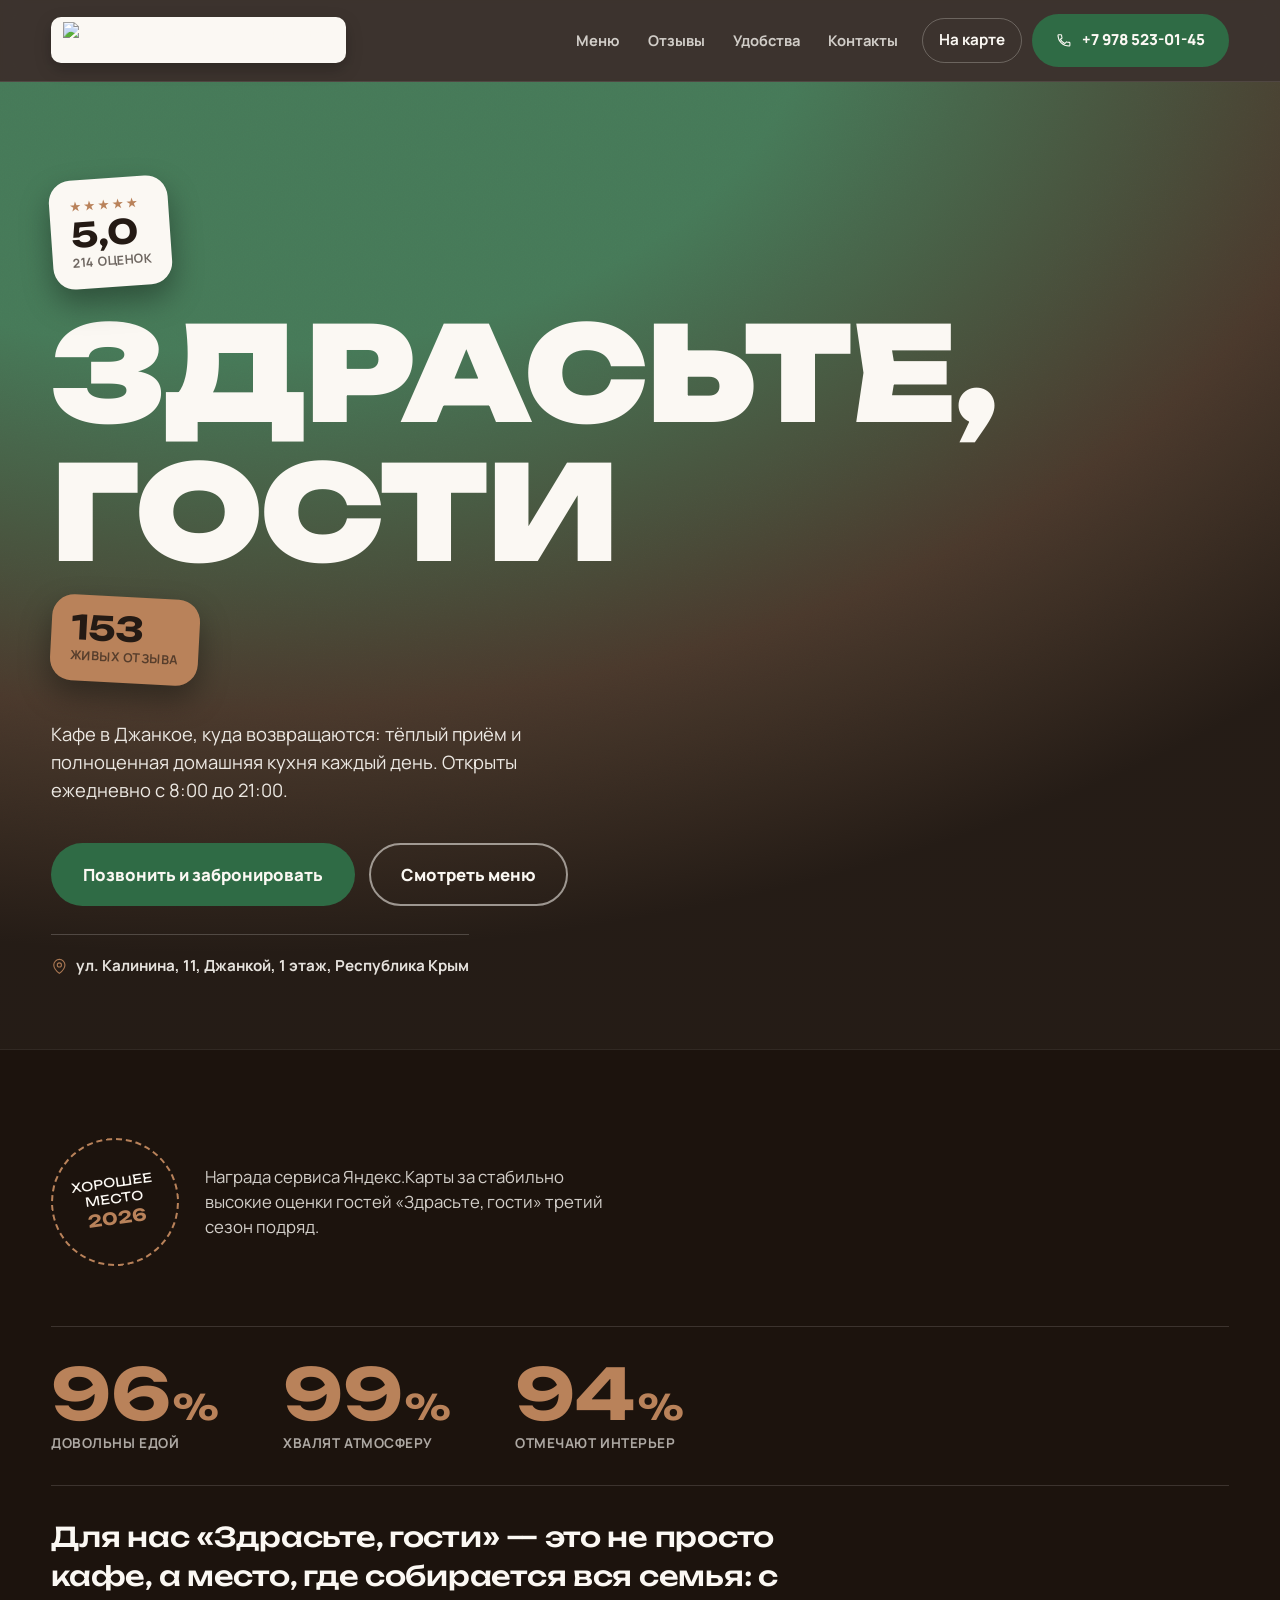
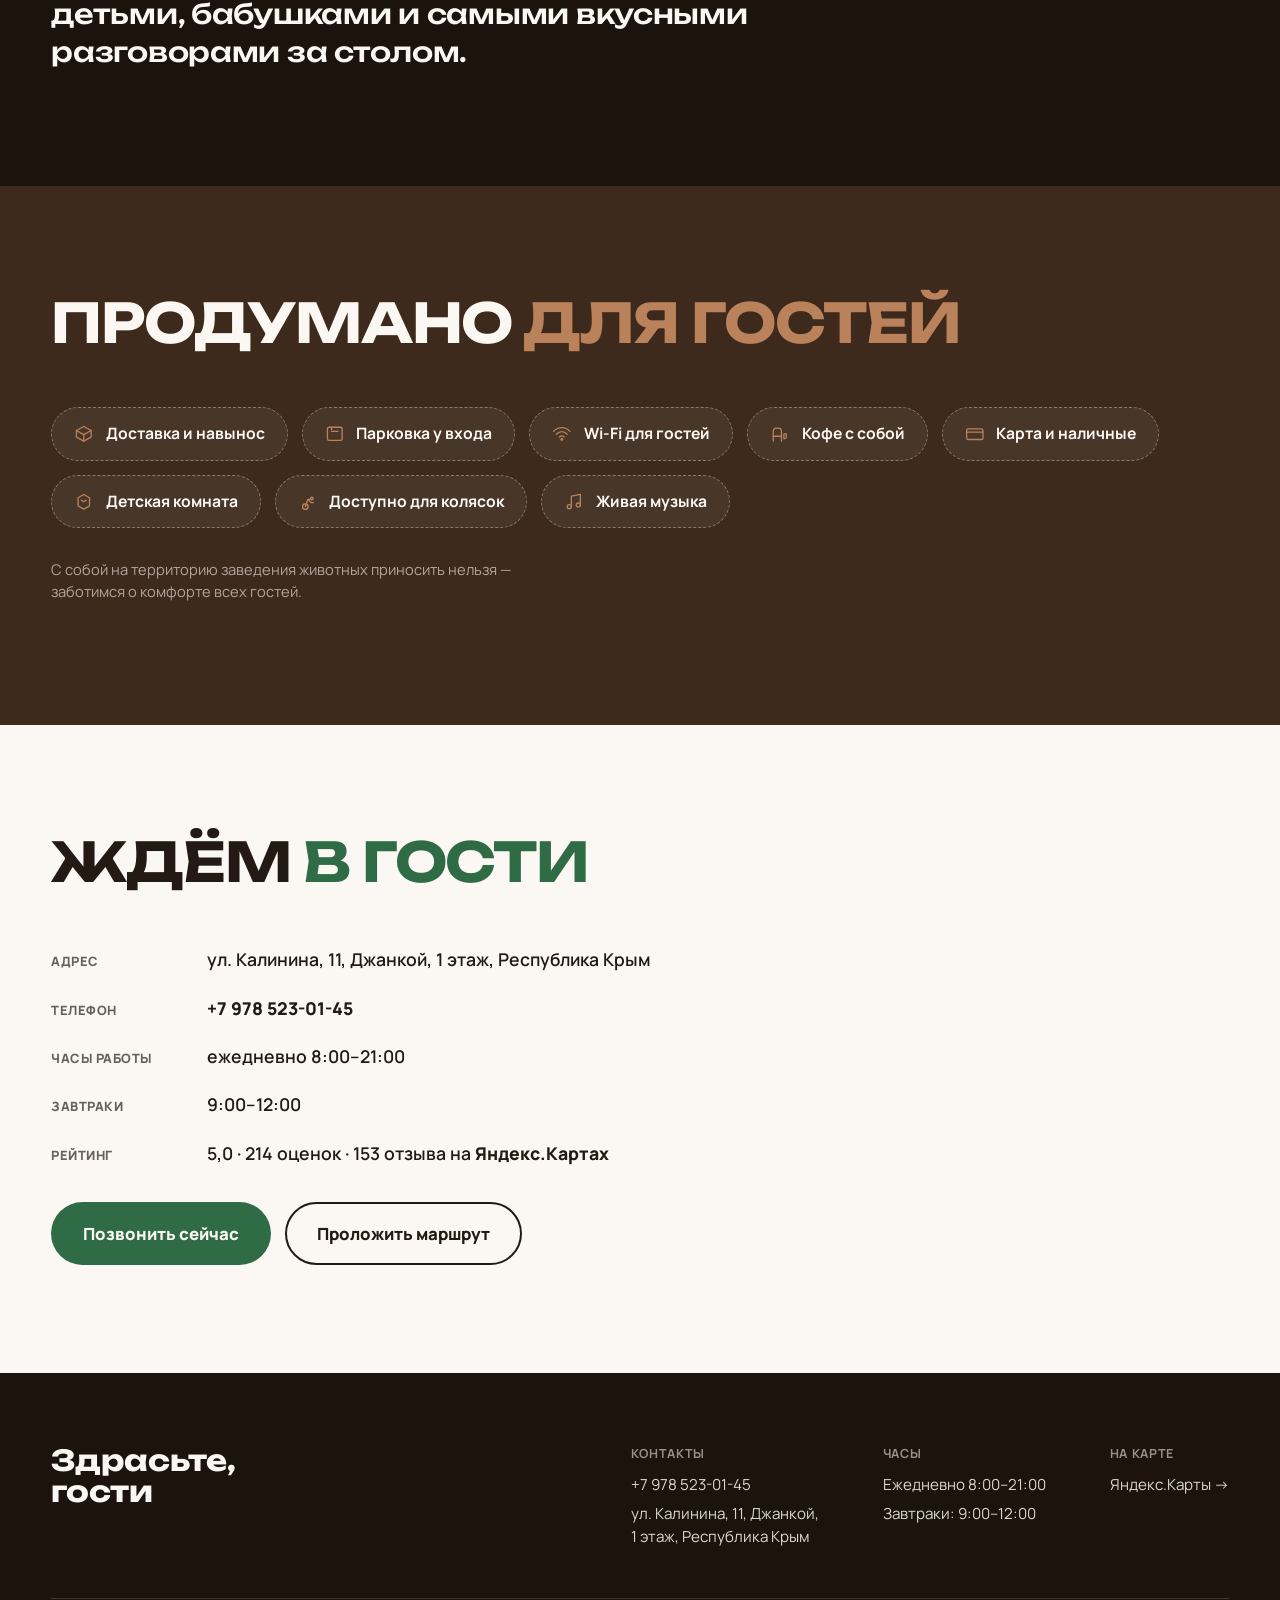
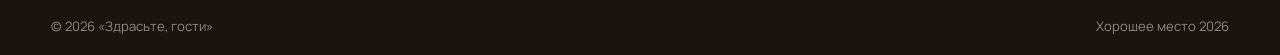
==== index.html @ 98b1a014 "Initial commit: сайт кафе Здрасьте, гости" ====
<!DOCTYPE html>
<html lang="ru">
<head>
<meta charset="UTF-8">
<meta name="viewport" content="width=device-width, initial-scale=1.0">
<meta name="description" content="«Здрасьте, гости» — кафе в Джанкое с рейтингом 5,0 и наградой «Хорошее место 2026». Завтраки, домашняя кухня, доставка и навынос.">
<title>Здрасьте, гости — кафе в Джанкое</title>
<link rel="icon" type="image/png" href="разработка 1/favicon.png">
<link rel="preconnect" href="https://fonts.googleapis.com">
<link rel="preconnect" href="https://fonts.gstatic.com" crossorigin>
<link href="https://fonts.googleapis.com/css2?family=Unbounded:wght@500;700;900&family=Manrope:wght@400;500;600;700;800&display=swap" rel="stylesheet">
<link rel="stylesheet" href="style.css?v=1">
</head>
<body>
<svg class="defs" width="0" height="0" aria-hidden="true">
  <defs>
    <filter id="grain">
      <feTurbulence type="fractalNoise" baseFrequency="0.85" numOctaves="2" stitchTiles="stitch" result="noise"/>
      <feColorMatrix in="noise" type="matrix" values="0 0 0 0 0  0 0 0 0 0  0 0 0 0 0  0 0 0 0.05 0"/>
    </filter>
  </defs>
</svg>

<a class="skip-link" href="#main">Перейти к содержанию</a>

<header class="site-header" id="top">
  <div class="wrap header-row">
    <a class="logo" href="#top" aria-label="Здрасьте, гости — на главную">
      <img class="logo-img" src="разработка 1/logo.png" alt="Здрасьте, гости — семейное кафе">
    </a>
    <nav class="main-nav" id="mainNav" aria-label="Основная навигация">
      <a href="menu.html">Меню</a>
      <a href="#trust">Отзывы</a>
      <a href="#amenities">Удобства</a>
      <a href="#contact">Контакты</a>
    </nav>
    <div class="header-actions">
      <a class="btn btn-ghost" href="#contact">На карте</a>
      <a class="btn btn-solid" href="tel:+79785230145" aria-label="Позвонить: +7 978 523-01-45">
        <svg viewBox="0 0 24 24" class="icon" aria-hidden="true"><path d="M6.6 10.8c1.4 2.8 3.8 5.2 6.6 6.6l2.2-2.2c.3-.3.7-.4 1-.2 1.1.4 2.3.6 3.5.6.6 0 1 .4 1 1V20c0 .6-.4 1-1 1C10.3 21 3 13.7 3 5c0-.6.4-1 1-1h3.4c.6 0 1 .4 1 1 0 1.2.2 2.4.6 3.5.1.4 0 .8-.2 1z"/></svg>
        <span class="btn-phone-text" aria-hidden="true">+7 978 523-01-45</span>
      </a>
    </div>
    <button class="nav-toggle" id="navToggle" aria-expanded="false" aria-controls="mainNav" aria-label="Открыть меню">
      <span></span><span></span><span></span>
    </button>
  </div>
</header>

<main id="main">

  <section class="hero" aria-label="Главный экран">
    <div class="hero-grain" style="filter:url(#grain)"></div>
    <div class="wrap hero-wrap">

      <a class="sticker sticker-rating" data-reveal href="https://yandex.ru/maps/org/zdraste_gosti/145250516033/" target="_blank" rel="noopener" aria-label="Рейтинг 5,0, 214 оценок — смотреть на Яндекс.Картах">
        <span class="sticker-stars">★★★★★</span>
        <span class="sticker-num">5,0</span>
        <span class="sticker-sub">214 оценок</span>
      </a>

      <h1 class="hero-title" data-reveal>
        <span>ЗДРАСЬТЕ,</span>
        <span class="hero-title-accent">ГОСТИ</span>
      </h1>

      <div class="hero-below-title">
        <a class="sticker sticker-reviews" data-reveal href="https://yandex.ru/maps/org/zdraste_gosti/145250516033/" target="_blank" rel="noopener" aria-label="153 отзыва — читать на Яндекс.Картах">
          <span class="sticker-num">153</span>
          <span class="sticker-sub">живых отзыва</span>
        </a>

        <p class="hero-tag" data-reveal>Кафе в Джанкое, куда возвращаются: тёплый приём и полноценная домашняя кухня каждый день. Открыты ежедневно с&nbsp;8:00 до&nbsp;21:00.</p>

        <div class="hero-cta" data-reveal>
          <a class="btn btn-solid btn-lg" href="tel:+79785230145">Позвонить и забронировать</a>
          <a class="btn btn-outline btn-lg" href="menu.html">Смотреть меню</a>
        </div>

        <a class="hero-address" href="https://yandex.ru/maps/org/zdraste_gosti/145250516033/" target="_blank" rel="noopener">
          <svg viewBox="0 0 24 24" class="icon" aria-hidden="true"><path d="M12 2C7.6 2 4 5.6 4 10c0 6 8 12 8 12s8-6 8-12c0-4.4-3.6-8-8-8zm0 11a3 3 0 1 1 0-6 3 3 0 0 1 0 6z"/></svg>
          ул. Калинина, 11, Джанкой, 1 этаж, Республика Крым
        </a>
      </div>
    </div>
  </section>

  <section class="trust" id="trust" aria-label="Репутация">
    <div class="wrap">
      <div class="award-badge" data-reveal>
        <span class="award-ring">
          <span>Хорошее<br>место<br><strong>2026</strong></span>
        </span>
        <p>Награда сервиса Яндекс.Карты за стабильно высокие оценки гостей «Здрасьте, гости» третий сезон подряд.</p>
      </div>

      <div class="trust-stats" data-reveal>
        <div class="trust-stat">
          <span class="trust-num">96<em>%</em></span>
          <span class="trust-label">довольны едой</span>
        </div>
        <div class="trust-stat">
          <span class="trust-num">99<em>%</em></span>
          <span class="trust-label">хвалят атмосферу</span>
        </div>
        <div class="trust-stat">
          <span class="trust-num">94<em>%</em></span>
          <span class="trust-label">отмечают интерьер</span>
        </div>
      </div>

      <p class="trust-quote" data-reveal>Для нас «Здрасьте, гости» — это не просто кафе, а место, где собирается вся семья: с детьми, бабушками и самыми вкусными разговорами за столом.</p>
    </div>
  </section>

  <section class="amenities" id="amenities" aria-label="Удобства">
    <div class="wrap">
      <h2 class="section-title section-title-light" data-reveal>Продумано <span>для гостей</span></h2>
      <ul class="ticket-grid" data-reveal>
        <li class="ticket">
          <svg viewBox="0 0 24 24" class="icon"><path d="M3 8l9-5 9 5-9 5-9-5z"/><path d="M3 8v8l9 5 9-5V8"/><path d="M12 13v8"/></svg>
          Доставка и навынос
        </li>
        <li class="ticket">
          <svg viewBox="0 0 24 24" class="icon"><rect x="3" y="4" width="18" height="16" rx="2"/><path d="M8 4v3M8 9h8"/></svg>
          Парковка у входа
        </li>
        <li class="ticket">
          <svg viewBox="0 0 24 24" class="icon"><path d="M2 9c6-6 14-6 20 0M5.5 12.5c4-4 9-4 13 0M9 16c2-2 4-2 6 0"/><circle cx="12" cy="19" r="1"/></svg>
          Wi-Fi для гостей
        </li>
        <li class="ticket">
          <svg viewBox="0 0 24 24" class="icon"><path d="M4 21V9a4 4 0 0 1 4-4h2a4 4 0 0 1 4 4v12"/><path d="M4 15h10M17 12h3v4a2 2 0 0 1-2 2h-1z"/></svg>
          Кофе с собой
        </li>
        <li class="ticket">
          <svg viewBox="0 0 24 24" class="icon"><rect x="2" y="6" width="20" height="13" rx="2"/><path d="M2 10h20"/></svg>
          Карта и наличные
        </li>
        <li class="ticket">
          <svg viewBox="0 0 24 24" class="icon"><path d="M12 3l7 4v10l-7 4-7-4V7l7-4z"/><path d="M9 10l3 2 3-2"/></svg>
          Детская комната
        </li>
        <li class="ticket">
          <svg viewBox="0 0 24 24" class="icon"><circle cx="9" cy="18" r="3.4"/><circle cx="17" cy="8" r="1.6"/><path d="M9 18l3-9h4M12 9l4 4h3"/></svg>
          Доступно для колясок
        </li>
        <li class="ticket">
          <svg viewBox="0 0 24 24" class="icon"><path d="M9 18V5l11-2v13"/><circle cx="6.5" cy="18" r="2.5"/><circle cx="17.5" cy="16" r="2.5"/></svg>
          Живая музыка
        </li>
      </ul>
      <p class="amenities-note" data-reveal>С собой на территорию заведения животных приносить нельзя — заботимся о комфорте всех гостей.</p>
    </div>
  </section>

  <section class="contact" id="contact" aria-label="Контакты">
    <div class="wrap contact-wrap">
      <div class="contact-main" data-reveal>
        <h2 class="section-title">Ждём <span>в гости</span></h2>
        <dl class="contact-list">
          <div>
            <dt>Адрес</dt>
            <dd>ул. Калинина, 11, Джанкой, 1 этаж, Республика Крым</dd>
          </div>
          <div>
            <dt>Телефон</dt>
            <dd><a href="tel:+79785230145">+7 978 523-01-45</a></dd>
          </div>
          <div>
            <dt>Часы работы</dt>
            <dd>ежедневно 8:00–21:00</dd>
          </div>
          <div>
            <dt>Завтраки</dt>
            <dd>9:00–12:00</dd>
          </div>
          <div>
            <dt>Рейтинг</dt>
            <dd>5,0 · 214 оценок · 153 отзыва на <a href="https://yandex.ru/maps/org/zdraste_gosti/145250516033/" target="_blank" rel="noopener">Яндекс.Картах</a></dd>
          </div>
        </dl>
        <div class="contact-cta">
          <a class="btn btn-solid btn-lg" href="tel:+79785230145">Позвонить сейчас</a>
          <a class="btn btn-outline btn-lg" href="https://yandex.ru/maps/org/zdraste_gosti/145250516033/" target="_blank" rel="noopener">Проложить маршрут</a>
        </div>
      </div>
    </div>
  </section>

</main>

<footer class="site-footer">
  <div class="wrap footer-wrap">
    <div class="footer-wordmark">Здрасьте,<br>гости</div>
    <div class="footer-cols">
      <div>
        <h3>Контакты</h3>
        <p><a href="tel:+79785230145">+7 978 523-01-45</a></p>
        <p>ул. Калинина, 11, Джанкой,<br>1 этаж, Республика Крым</p>
      </div>
      <div>
        <h3>Часы</h3>
        <p>Ежедневно 8:00–21:00</p>
        <p>Завтраки: 9:00–12:00</p>
      </div>
      <div>
        <h3>На карте</h3>
        <p><a href="https://yandex.ru/maps/org/zdraste_gosti/145250516033/" target="_blank" rel="noopener">Яндекс.Карты →</a></p>
      </div>
    </div>
  </div>
  <div class="wrap footer-bottom">
    <span>© 2026 «Здрасьте, гости»</span>
    <span>Хорошее место 2026</span>
  </div>
</footer>

<script src="script.js?v=1"></script>
</body>
</html>
---- style.css ----
:root {
  --black: #1c130d;
  --red: #2f6b45;
  --red-deep: #3d2a1c;
  --red-bright: #4f9d68;
  --red-hover: #1f4a30;
  --cream: #fbf8f3;
  --ink: #241a14;
  --gold: #b9825a;
  --radius-m: 22px;
  --ease: cubic-bezier(0.16, 1, 0.3, 1);
}

* { box-sizing: border-box; }

html {
  scroll-behavior: smooth;
}

body {
  margin: 0;
  background: var(--cream);
  color: var(--ink);
  font-family: "Manrope", system-ui, sans-serif;
  font-size: 16px;
  line-height: 1.5;
  -webkit-font-smoothing: antialiased;
  width: 100%;
}

img { max-width: 100%; }

.wrap {
  width: min(1180px, 92vw);
  margin-inline: auto;
}

.defs { position: absolute; width: 0; height: 0; overflow: hidden; }

.skip-link {
  position: absolute;
  left: -999px;
  top: 0;
  background: var(--red);
  color: var(--cream);
  padding: 12px 18px;
  z-index: 200;
  border-radius: 0 0 8px 0;
}
.skip-link:focus { left: 0; }

::selection { background: var(--red); color: var(--cream); }

a { color: inherit; text-decoration: none; }

h1, h2, h3, h4 {
  font-family: "Unbounded", "Manrope", sans-serif;
  margin: 0;
  letter-spacing: -0.02em;
  font-weight: 700;
}

.icon {
  width: 1.1em;
  height: 1.1em;
  fill: none;
  stroke: currentColor;
  stroke-width: 1.6;
  stroke-linecap: round;
  stroke-linejoin: round;
  flex-shrink: 0;
}

/* ---------- buttons ---------- */

.btn {
  display: inline-flex;
  align-items: center;
  gap: 10px;
  padding: 13px 22px;
  border-radius: 999px;
  font-family: "Manrope", sans-serif;
  font-weight: 800;
  font-size: 0.95rem;
  border: 2px solid transparent;
  cursor: pointer;
  transition: transform 0.35s var(--ease), background 0.25s ease, color 0.25s ease, border-color 0.25s ease;
  white-space: nowrap;
}
.btn:hover { transform: translateY(-2px); }
.btn:active { transform: translateY(0); }
.btn .icon { width: 1.05em; height: 1.05em; }

.btn-solid { background: var(--red); color: var(--cream); }
.btn-solid:hover { background: var(--red-hover); }

.btn-outline {
  background: transparent;
  border-color: currentColor;
  color: inherit;
}
.hero-cta .btn-outline:hover { background: var(--cream); color: var(--red-deep); }
.contact-cta .btn-outline:hover { background: var(--ink); color: var(--cream); }

.btn-ghost {
  background: transparent;
  color: var(--cream);
  padding: 10px 16px;
  font-weight: 700;
  border: 1px solid rgba(251,248,243,0.25);
}
.btn-ghost:hover { border-color: var(--cream); }

.btn-lg { padding: 17px 30px; font-size: 1.05rem; }

/* ---------- header ---------- */

.site-header {
  position: sticky;
  top: 0;
  z-index: 100;
  background: rgba(28, 19, 13, 0.86);
  backdrop-filter: blur(10px);
  border-bottom: 1px solid rgba(251,248,243,0.1);
}

.header-row {
  display: flex;
  align-items: center;
  gap: 24px;
  padding: 14px 0;
  color: var(--cream);
}

.logo {
  display: inline-flex;
  align-items: center;
  gap: 10px;
  margin-right: auto;
}

.logo-img {
  display: block;
  height: 46px;
  width: auto;
  background: var(--cream);
  border-radius: 10px;
  padding: 5px 12px;
  box-shadow: 0 6px 16px rgba(0,0,0,0.25);
}

.main-nav {
  display: flex;
  gap: 28px;
  font-weight: 700;
  font-size: 0.92rem;
}
.main-nav a { opacity: 0.78; transition: opacity 0.2s ease; }
.main-nav a:hover { opacity: 1; }

.header-actions { display: flex; align-items: center; gap: 10px; }

.nav-toggle {
  display: none;
  position: relative;
  width: 40px;
  height: 40px;
  border: none;
  background: transparent;
  cursor: pointer;
}
.nav-toggle span {
  position: absolute;
  left: 9px;
  width: 22px;
  height: 2px;
  background: var(--cream);
  border-radius: 2px;
  transition: transform 0.3s var(--ease), opacity 0.2s ease, top 0.3s var(--ease);
}
.nav-toggle span:nth-child(1) { top: 14px; }
.nav-toggle span:nth-child(2) { top: 19px; }
.nav-toggle span:nth-child(3) { top: 24px; }

.nav-toggle[aria-expanded="true"] span:nth-child(1) {
  top: 19px;
  transform: rotate(45deg);
}
.nav-toggle[aria-expanded="true"] span:nth-child(2) {
  opacity: 0;
  transform: scaleX(0);
}
.nav-toggle[aria-expanded="true"] span:nth-child(3) {
  top: 19px;
  transform: rotate(-45deg);
}

/* ---------- hero ---------- */

.hero {
  position: relative;
  background:
    radial-gradient(120% 100% at 18% -10%, rgba(47,107,69,0.88) 0%, rgba(47,107,69,0.88) 38%, rgba(61,42,28,0.92) 75%, rgba(28,19,13,0.96) 100%),
    url("разработка 1/hero-cafe.png");
  background-size: cover, cover;
  background-position: center, center;
  background-repeat: no-repeat, no-repeat;
  color: var(--cream);
  padding: clamp(56px, 9vw, 96px) 0 clamp(48px, 7vw, 72px);
  overflow: hidden;
}

.hero-grain {
  position: absolute;
  inset: 0;
  opacity: 0.5;
  mix-blend-mode: overlay;
  pointer-events: none;
}

.hero-wrap {
  position: relative;
  display: flex;
  flex-direction: column;
  align-items: flex-start;
  gap: 20px;
}

.hero-title {
  font-size: clamp(3rem, 12vw, 8.2rem);
  line-height: 1;
  font-weight: 900;
  text-transform: uppercase;
  display: flex;
  flex-direction: column;
  gap: 0.06em;
}
.hero-title-accent {
  color: var(--cream);
}

.hero-below-title {
  display: flex;
  flex-direction: column;
  align-items: flex-start;
  gap: 20px;
}

.sticker {
  background: var(--cream);
  color: var(--ink);
  border-radius: var(--radius-m);
  padding: 16px 20px;
  display: flex;
  flex-direction: column;
  gap: 2px;
  box-shadow: 0 14px 30px rgba(0,0,0,0.35);
  width: fit-content;
  transition: transform 0.25s var(--ease), box-shadow 0.25s ease;
}

a.sticker:hover,
a.sticker:focus-visible {
  transform: rotate(0deg) translateY(-3px);
  box-shadow: 0 18px 34px rgba(0,0,0,0.4);
}

.sticker-rating {
  transform: rotate(-4deg);
}
.sticker-stars { color: var(--gold); letter-spacing: 2px; font-size: 0.85rem; }
.sticker-num { font-family: "Unbounded", sans-serif; font-size: 2.1rem; font-weight: 700; line-height: 1; }
.sticker-sub { font-size: 0.78rem; font-weight: 700; opacity: 0.65; text-transform: uppercase; letter-spacing: 0.04em; }

.sticker-reviews {
  transform: rotate(3deg);
  background: var(--gold);
}

.hero-tag {
  max-width: 46ch;
  font-size: 1.15rem;
  line-height: 1.5;
  opacity: 0.92;
}

.hero-cta {
  display: flex;
  gap: 14px;
  flex-wrap: wrap;
}
.hero-cta .btn-outline { border-color: rgba(251,248,243,0.55); }

.hero-address {
  display: inline-flex;
  align-items: center;
  gap: 8px;
  margin-top: 8px;
  padding-top: 20px;
  border-top: 1px solid rgba(251,248,243,0.22);
  font-weight: 700;
  font-size: 0.95rem;
  width: fit-content;
  opacity: 0.9;
}
.hero-address:hover { opacity: 1; }
.hero-address .icon { color: var(--gold); }

/* ---------- trust ---------- */

.trust {
  background: var(--black);
  color: var(--cream);
  padding: clamp(56px, 8vw, 88px) 0;
}

.award-badge {
  display: flex;
  align-items: center;
  gap: 26px;
  margin-bottom: clamp(40px, 6vw, 60px);
}

.award-ring {
  flex-shrink: 0;
  width: 128px;
  height: 128px;
  border-radius: 50%;
  border: 2px dashed var(--gold);
  display: flex;
  align-items: center;
  justify-content: center;
  text-align: center;
  transform: rotate(-8deg);
}
.award-ring span {
  font-family: "Unbounded", sans-serif;
  font-size: 0.78rem;
  line-height: 1.3;
  text-transform: uppercase;
  letter-spacing: 0.02em;
  padding: 14px;
}
.award-ring strong { color: var(--gold); font-size: 1.05rem; }

.award-badge p {
  max-width: 42ch;
  font-size: 1.05rem;
  opacity: 0.82;
  margin: 0;
}

.trust-stats {
  display: flex;
  flex-wrap: wrap;
  gap: clamp(28px, 6vw, 64px);
  padding-block: 32px;
  border-top: 1px solid rgba(251,248,243,0.14);
  border-bottom: 1px solid rgba(251,248,243,0.14);
}

.trust-stat { display: flex; flex-direction: column; gap: 4px; }
.trust-num {
  font-family: "Unbounded", sans-serif;
  font-size: clamp(2.6rem, 6vw, 4.4rem);
  font-weight: 700;
  color: var(--gold);
  line-height: 1;
}
.trust-num em { font-style: normal; font-size: 0.5em; margin-left: 2px; }
.trust-label {
  font-size: 0.85rem;
  text-transform: uppercase;
  letter-spacing: 0.04em;
  font-weight: 700;
  opacity: 0.65;
}

.trust-quote {
  margin-top: 32px;
  font-family: "Unbounded", sans-serif;
  font-weight: 500;
  font-size: clamp(1.2rem, 2.6vw, 1.7rem);
  line-height: 1.4;
  max-width: 30ch;
  letter-spacing: -0.01em;
}

/* ---------- section title ---------- */

.section-title {
  font-size: clamp(2.2rem, 5vw, 3.4rem);
  line-height: 1.05;
  text-transform: uppercase;
  margin-bottom: clamp(36px, 5vw, 56px);
}
.section-title span { color: var(--red); }
.section-title-light span { color: var(--gold); }

/* ---------- amenities ---------- */

.amenities {
  background: var(--red-deep);
  color: var(--cream);
  padding: clamp(64px, 9vw, 108px) 0;
}

.ticket-grid {
  list-style: none;
  margin: 0;
  padding: 0;
  display: flex;
  flex-wrap: wrap;
  gap: 14px;
}

.ticket {
  display: flex;
  align-items: center;
  gap: 12px;
  background: rgba(251,248,243,0.06);
  border: 1.5px dashed rgba(251,248,243,0.35);
  border-radius: 999px;
  padding: 14px 22px;
  font-weight: 700;
  font-size: 0.98rem;
}
.ticket .icon { color: var(--gold); width: 1.25em; height: 1.25em; }

.amenities-note {
  margin-top: 30px;
  font-size: 0.92rem;
  opacity: 0.6;
  max-width: 52ch;
}

/* ---------- contact ---------- */

.contact {
  background: var(--cream);
  padding: clamp(64px, 9vw, 108px) 0;
}

.contact-wrap {
  display: grid;
  gap: clamp(32px, 6vw, 72px);
  align-items: center;
}

.contact-list {
  display: grid;
  gap: 22px;
  margin: 0 0 36px;
}
.contact-list > div {
  display: grid;
  grid-template-columns: 140px 1fr;
  gap: 16px;
  align-items: baseline;
}
.contact-list dt {
  font-weight: 800;
  text-transform: uppercase;
  font-size: 0.8rem;
  letter-spacing: 0.04em;
  opacity: 0.68;
}
.contact-list dd {
  margin: 0;
  font-size: 1.1rem;
  font-weight: 600;
}
.contact-list a { font-weight: 800; }
.contact-list a:hover { color: var(--red); }

.contact-cta { display: flex; gap: 14px; flex-wrap: wrap; }
.contact-cta .btn-outline { border-color: var(--ink); color: var(--ink); }

/* ---------- footer ---------- */

.site-footer {
  background: var(--black);
  color: var(--cream);
  padding-top: clamp(48px, 7vw, 72px);
}

.footer-wrap {
  display: grid;
  grid-template-columns: 1fr auto;
  gap: 40px;
  padding-bottom: 44px;
  border-bottom: 1px solid rgba(251,248,243,0.14);
}

.footer-wordmark {
  font-family: "Unbounded", sans-serif;
  font-weight: 700;
  font-size: 1.8rem;
  line-height: 1.05;
}

.footer-cols {
  display: flex;
  gap: clamp(28px, 5vw, 64px);
  flex-wrap: wrap;
}
.footer-cols h3 {
  font-family: "Manrope", sans-serif;
  font-size: 0.78rem;
  text-transform: uppercase;
  letter-spacing: 0.05em;
  opacity: 0.55;
  margin-bottom: 10px;
}
.footer-cols p { margin: 0 0 6px; font-size: 0.95rem; opacity: 0.85; }
.footer-cols a:hover { color: var(--red-bright); }

.footer-bottom {
  display: flex;
  justify-content: space-between;
  padding-block: 18px;
  font-size: 0.82rem;
  opacity: 0.5;
  flex-wrap: wrap;
  gap: 8px;
}

/* ---------- reveal motion ---------- */

[data-reveal].pending {
  opacity: 0;
  transform: translateY(22px) scale(0.985);
}
[data-reveal] {
  transition: opacity 0.7s var(--ease), transform 0.7s var(--ease);
}

@media (prefers-reduced-motion: reduce) {
  [data-reveal].pending { opacity: 1; transform: none; }
  html { scroll-behavior: auto; }
}

/* ---------- responsive ---------- */

@media (max-width: 900px) {
  .main-nav { display: none; }
  .nav-toggle { display: flex; }
  .header-actions .btn-ghost { display: none; }
}

@media (max-width: 460px) {
  .header-row { gap: 12px; }
  .btn-phone-text { display: none; }
  .header-actions .btn-solid { padding: 12px; }

  .contact-list > div { grid-template-columns: 110px 1fr; }

  .footer-wrap { grid-template-columns: 1fr; }
}

@media (max-width: 640px) {
  .hero-wrap { row-gap: 16px; }
  .sticker-reviews { justify-self: start; }
  .award-badge { flex-direction: column; align-items: flex-start; gap: 18px; }
  .contact-list > div { grid-template-columns: 1fr; gap: 4px; }
}

/* ---------- mobile nav open state ---------- */

body.nav-open .main-nav {
  display: flex;
  flex-direction: column;
  position: fixed;
  inset: 62px 0 auto 0;
  background: var(--black);
  padding: 24px 4vw 32px;
  gap: 18px;
  font-size: 1.1rem;
  border-bottom: 1px solid rgba(251,248,243,0.14);
}
body.nav-open .header-actions .btn-ghost { display: none; }
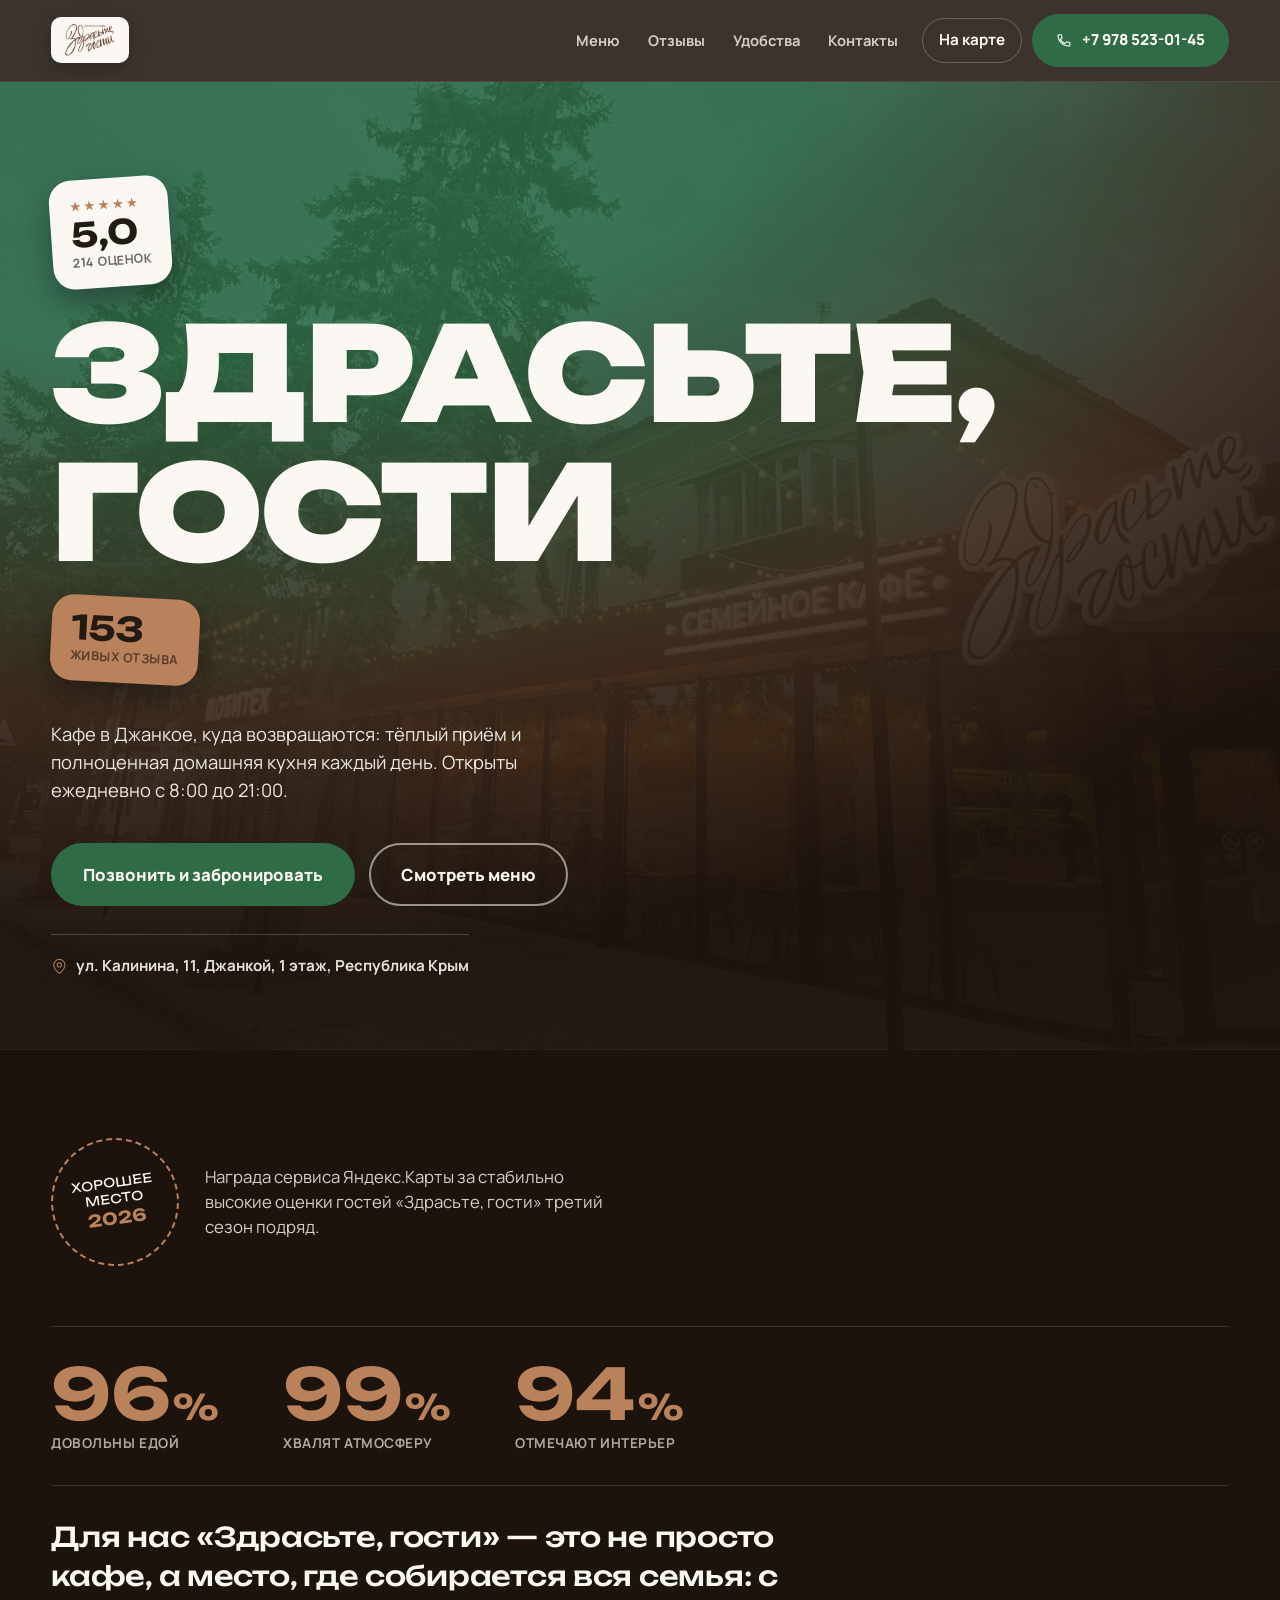
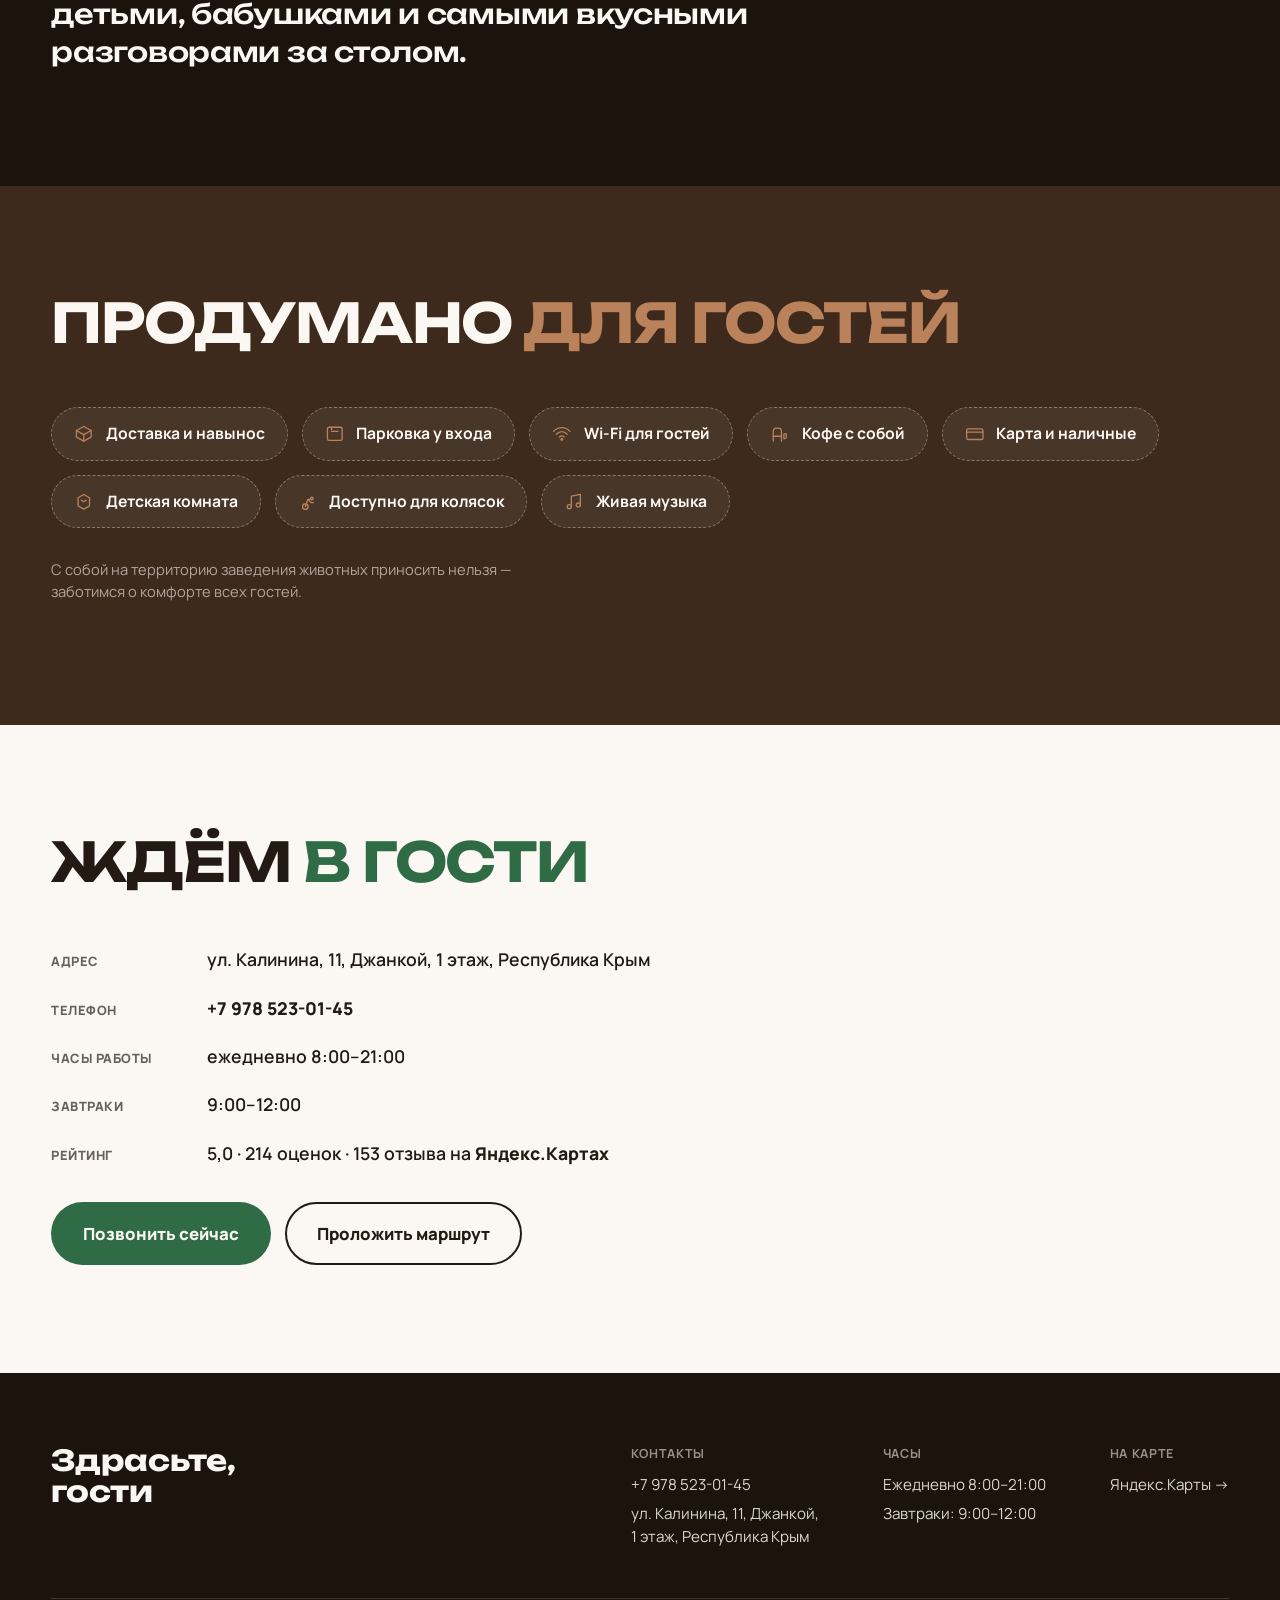
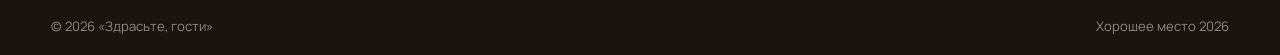
==== commit 0cd45cf3: "Переименовать папку assets в латиницу для надёжной загрузки на GitHub Pages Co-Authored-By: Claude S" ====
--- a/index.html
+++ b/index.html
@@ -5,7 +5,7 @@
 <meta name="viewport" content="width=device-width, initial-scale=1.0">
 <meta name="description" content="«Здрасьте, гости» — кафе в Джанкое с рейтингом 5,0 и наградой «Хорошее место 2026». Завтраки, домашняя кухня, доставка и навынос.">
 <title>Здрасьте, гости — кафе в Джанкое</title>
-<link rel="icon" type="image/png" href="разработка 1/favicon.png">
+<link rel="icon" type="image/png" href="assets/favicon.png">
 <link rel="preconnect" href="https://fonts.googleapis.com">
 <link rel="preconnect" href="https://fonts.gstatic.com" crossorigin>
 <link href="https://fonts.googleapis.com/css2?family=Unbounded:wght@500;700;900&family=Manrope:wght@400;500;600;700;800&display=swap" rel="stylesheet">
@@ -26,7 +26,7 @@
 <header class="site-header" id="top">
   <div class="wrap header-row">
     <a class="logo" href="#top" aria-label="Здрасьте, гости — на главную">
-      <img class="logo-img" src="разработка 1/logo.png" alt="Здрасьте, гости — семейное кафе">
+      <img class="logo-img" src="assets/logo.png" alt="Здрасьте, гости — семейное кафе">
     </a>
     <nav class="main-nav" id="mainNav" aria-label="Основная навигация">
       <a href="menu.html">Меню</a>
--- a/style.css
+++ b/style.css
@@ -201,7 +201,7 @@
   position: relative;
   background:
     radial-gradient(120% 100% at 18% -10%, rgba(47,107,69,0.88) 0%, rgba(47,107,69,0.88) 38%, rgba(61,42,28,0.92) 75%, rgba(28,19,13,0.96) 100%),
-    url("разработка 1/hero-cafe.png");
+    url("assets/hero-cafe.png");
   background-size: cover, cover;
   background-position: center, center;
   background-repeat: no-repeat, no-repeat;
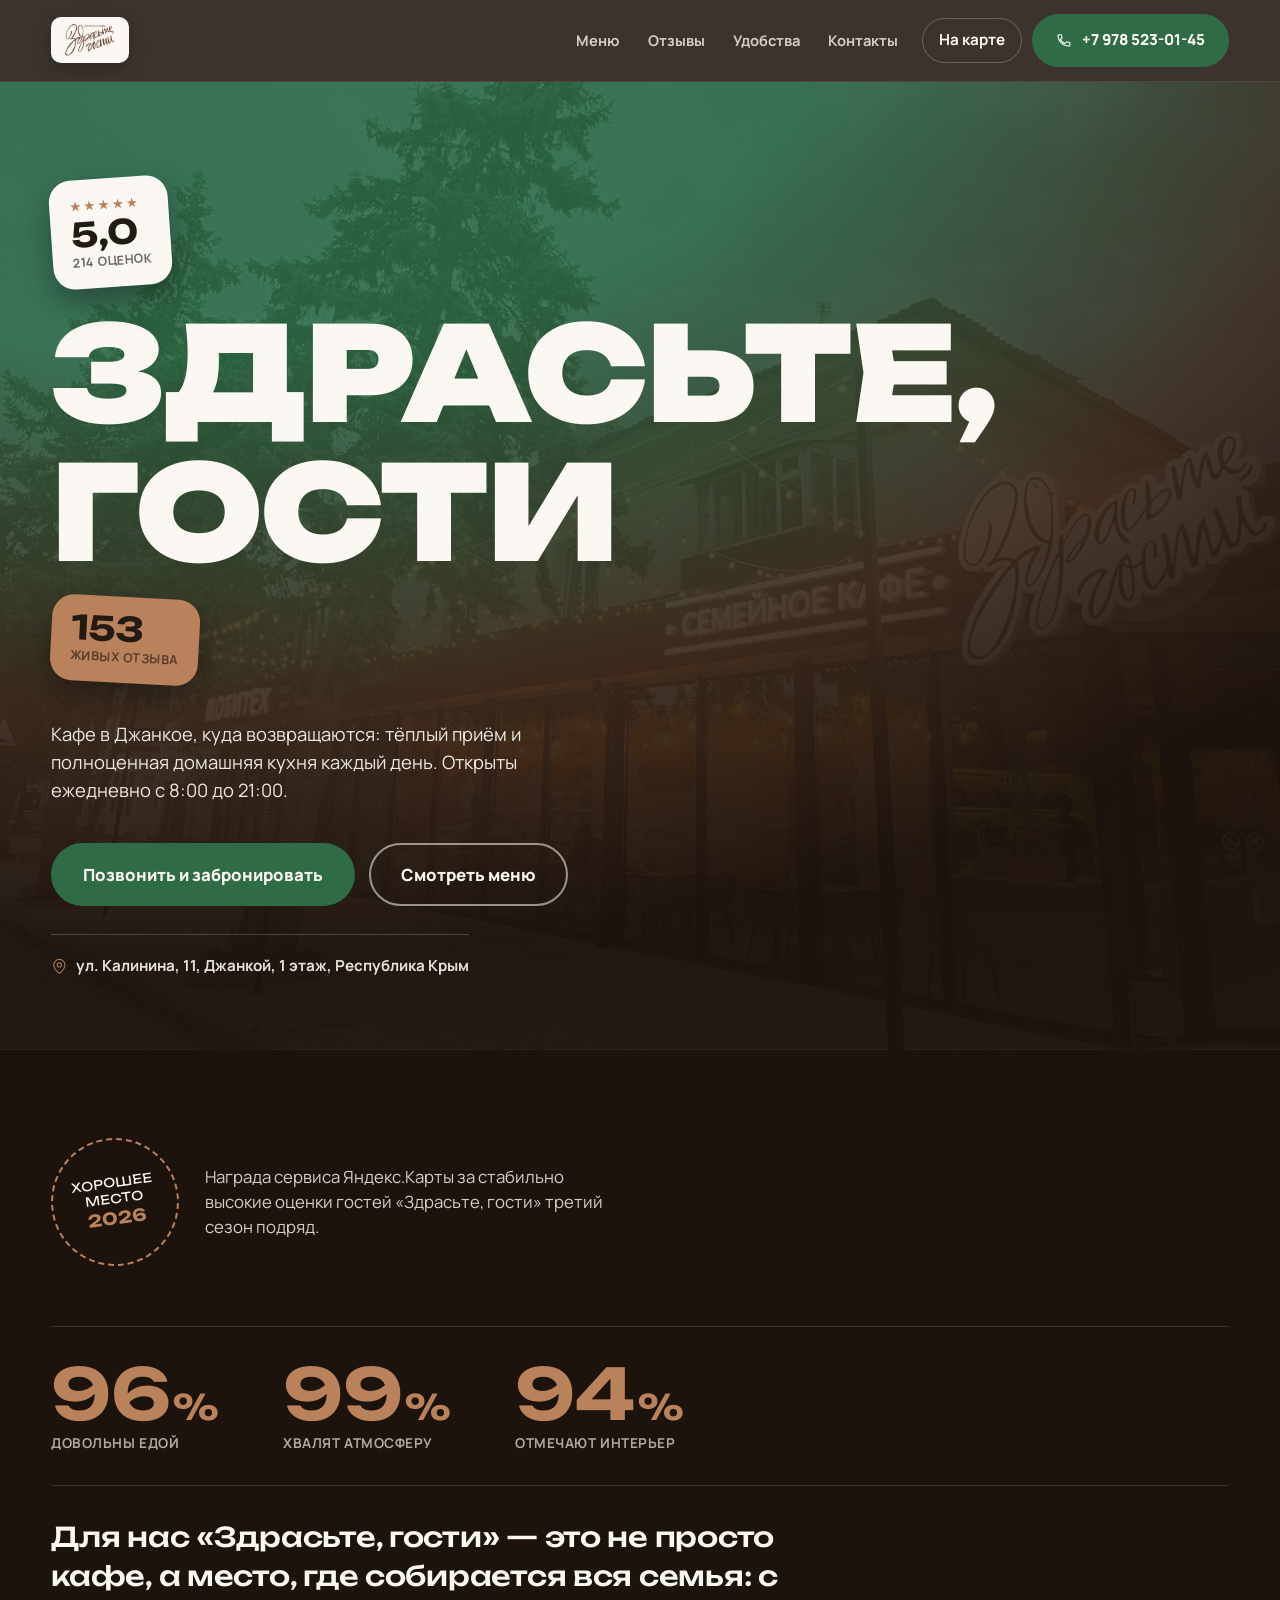
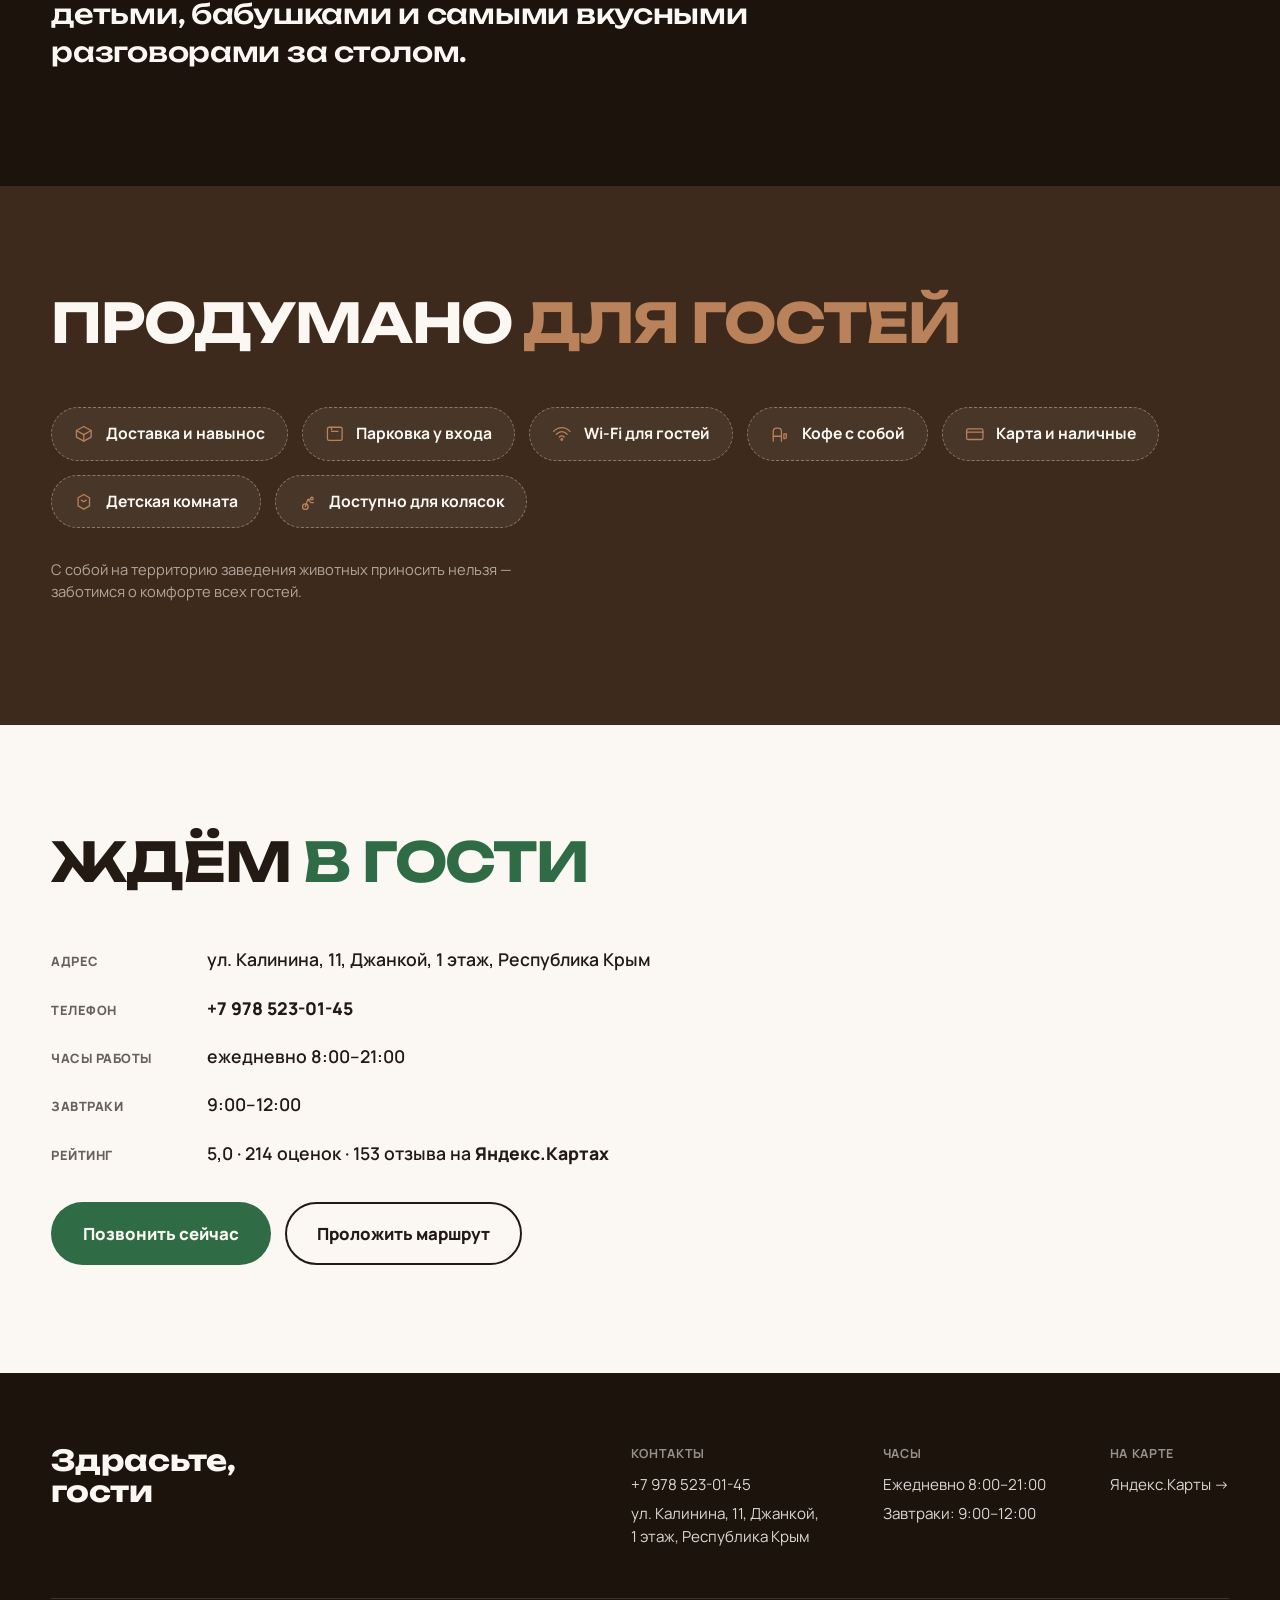
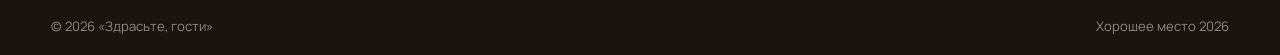
==== commit 456b3553: "Убрать пункт «Живая музыка» из блока удобств Co-Authored-By: Claude Sonnet 5 <noreply@anthropic.com>" ====
--- a/index.html
+++ b/index.html
@@ -145,10 +145,6 @@
           <svg viewBox="0 0 24 24" class="icon"><circle cx="9" cy="18" r="3.4"/><circle cx="17" cy="8" r="1.6"/><path d="M9 18l3-9h4M12 9l4 4h3"/></svg>
           Доступно для колясок
         </li>
-        <li class="ticket">
-          <svg viewBox="0 0 24 24" class="icon"><path d="M9 18V5l11-2v13"/><circle cx="6.5" cy="18" r="2.5"/><circle cx="17.5" cy="16" r="2.5"/></svg>
-          Живая музыка
-        </li>
       </ul>
       <p class="amenities-note" data-reveal>С собой на территорию заведения животных приносить нельзя — заботимся о комфорте всех гостей.</p>
     </div>
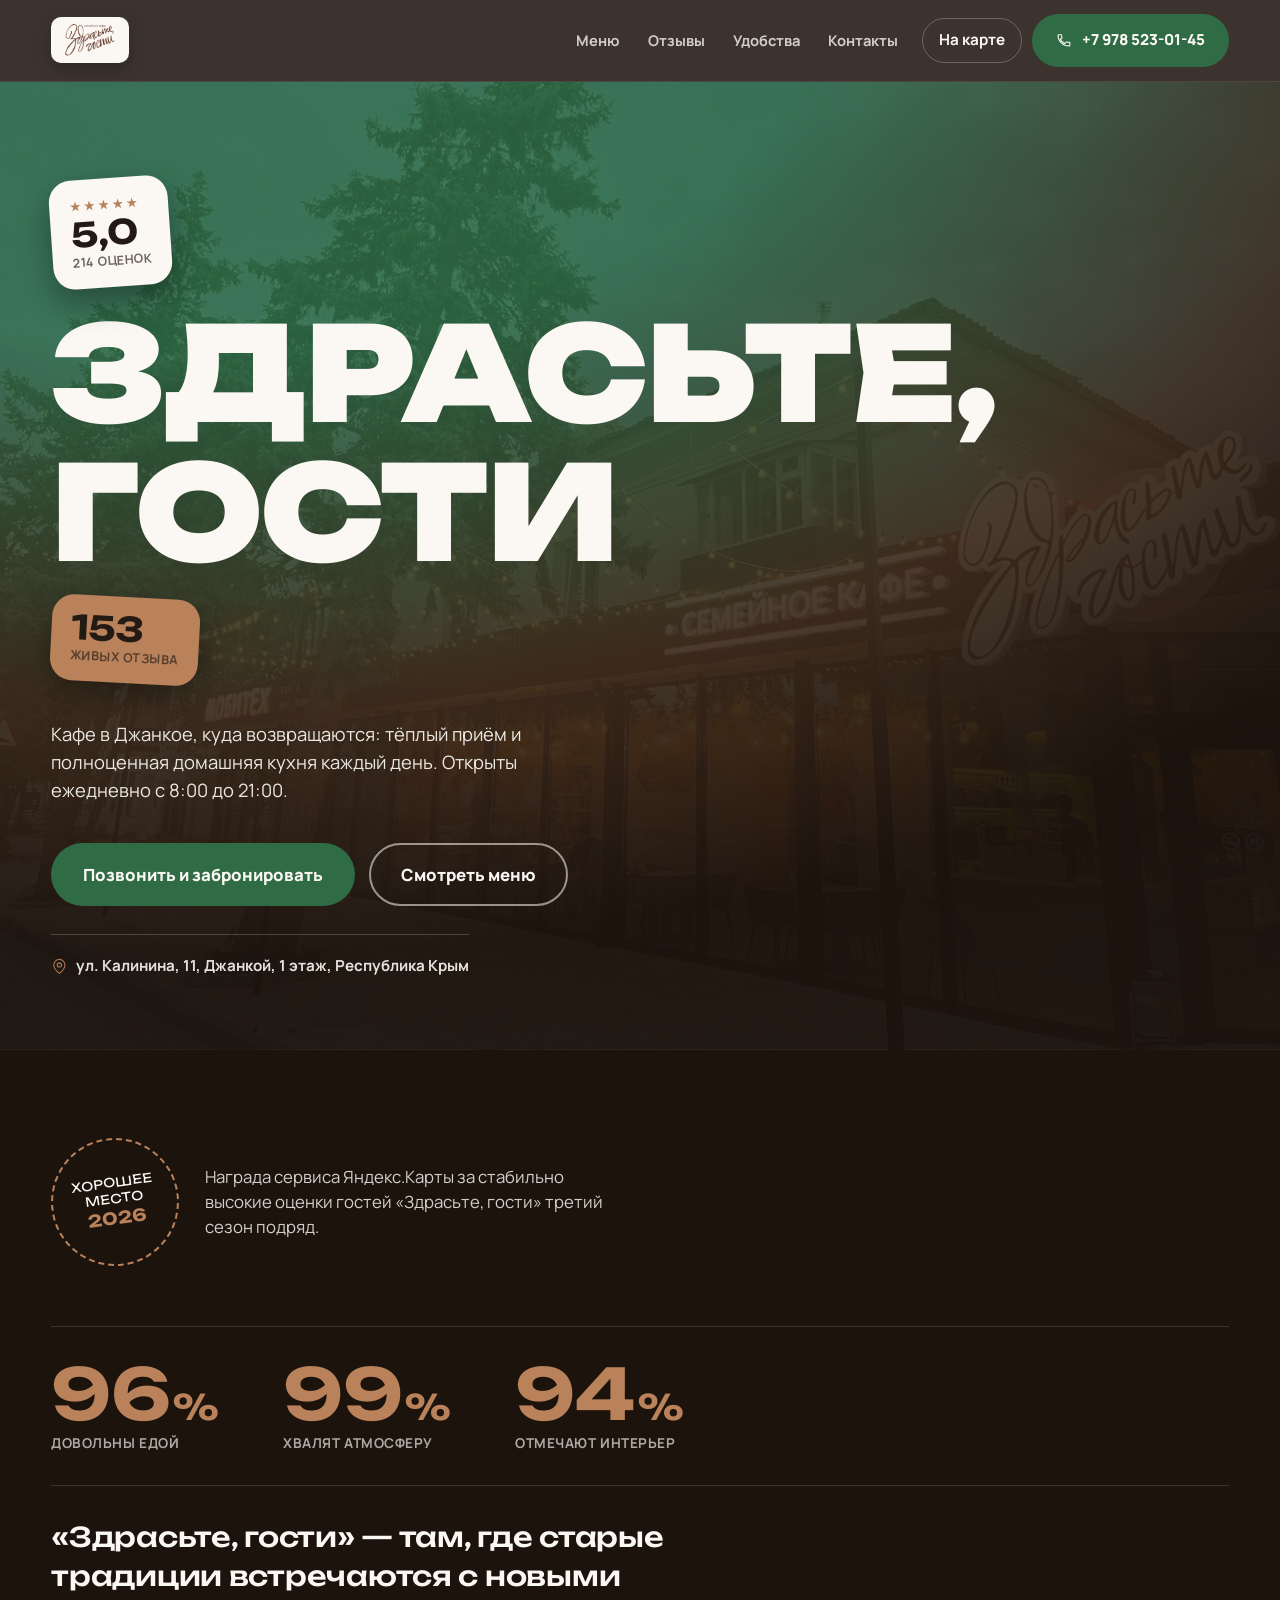
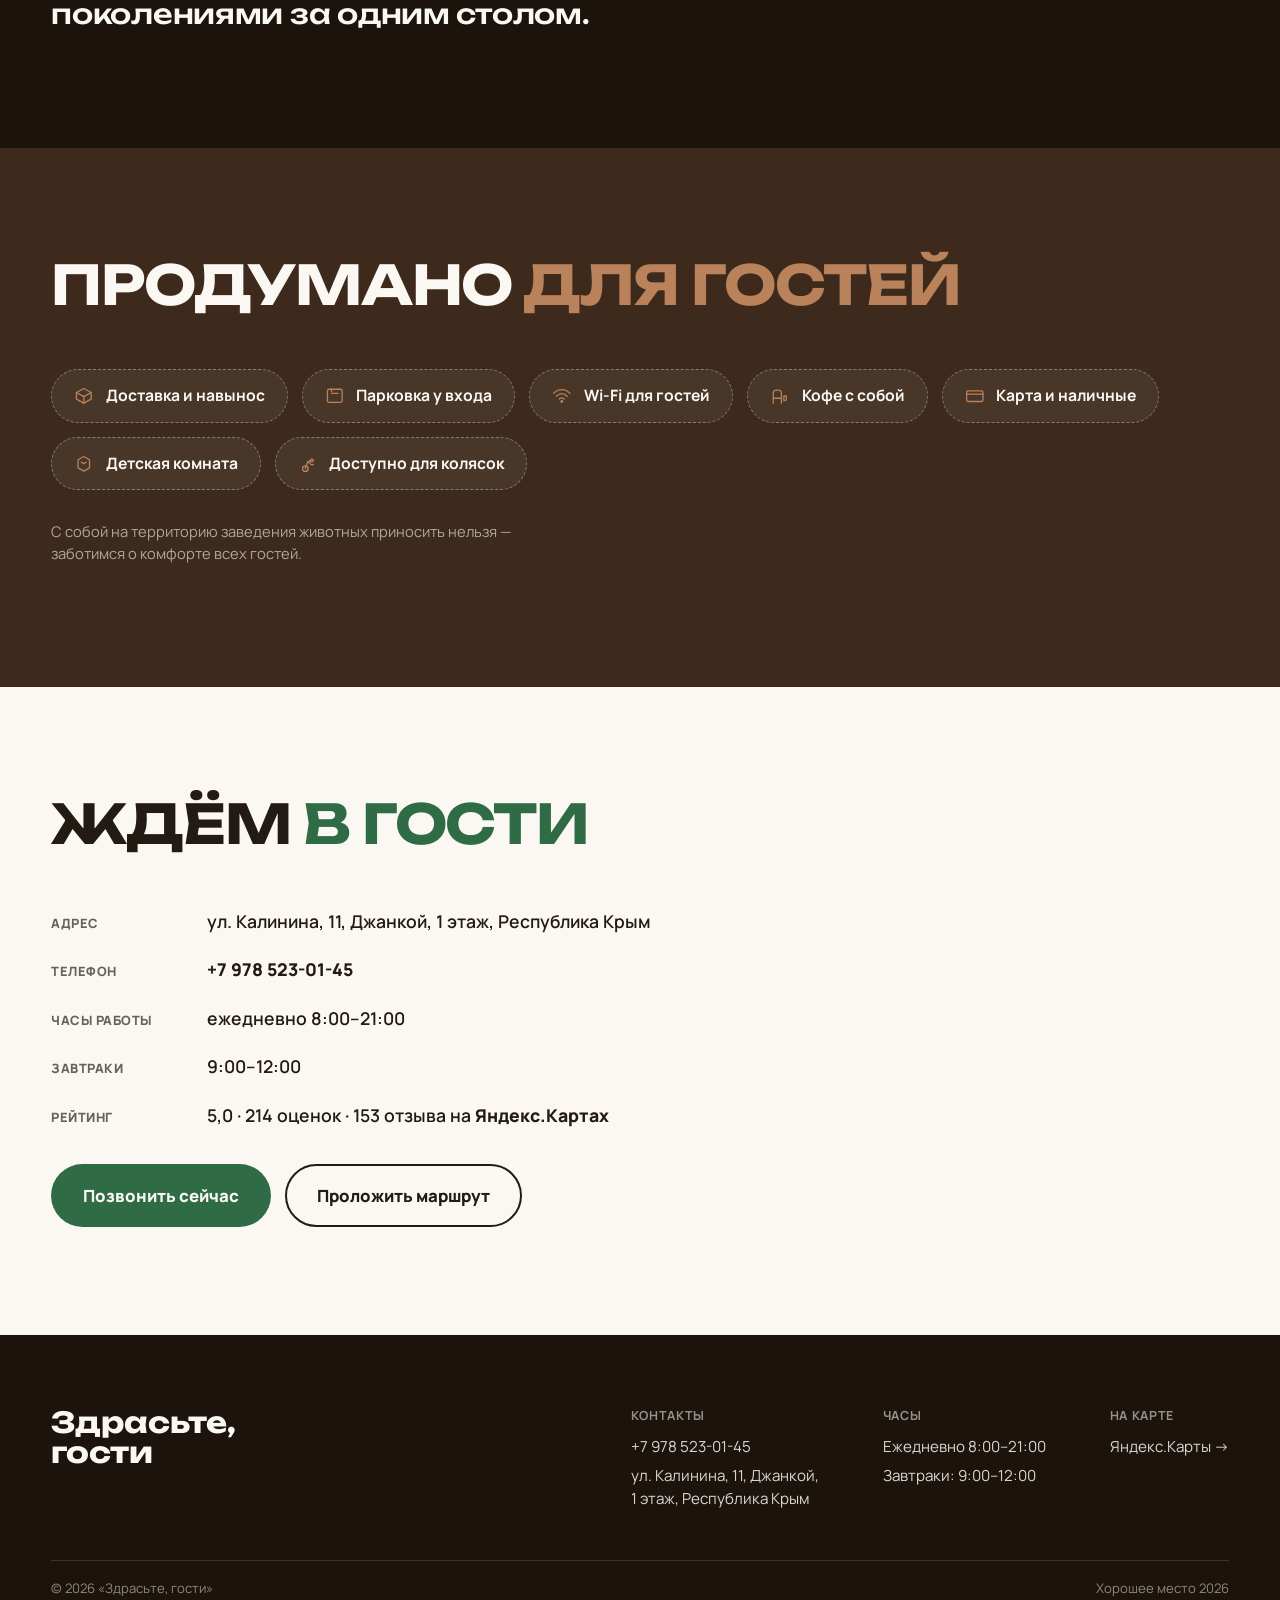
==== commit 4238a62a: "Обновить цитату о традициях в блоке доверия Co-Authored-By: Claude Sonnet 5 <noreply@anthropic.com>" ====
--- a/index.html
+++ b/index.html
@@ -109,7 +109,7 @@
         </div>
       </div>
 
-      <p class="trust-quote" data-reveal>Для нас «Здрасьте, гости» — это не просто кафе, а место, где собирается вся семья: с детьми, бабушками и самыми вкусными разговорами за столом.</p>
+      <p class="trust-quote" data-reveal>«Здрасьте, гости» — там, где старые традиции встречаются с новыми поколениями за одним столом.</p>
     </div>
   </section>
 
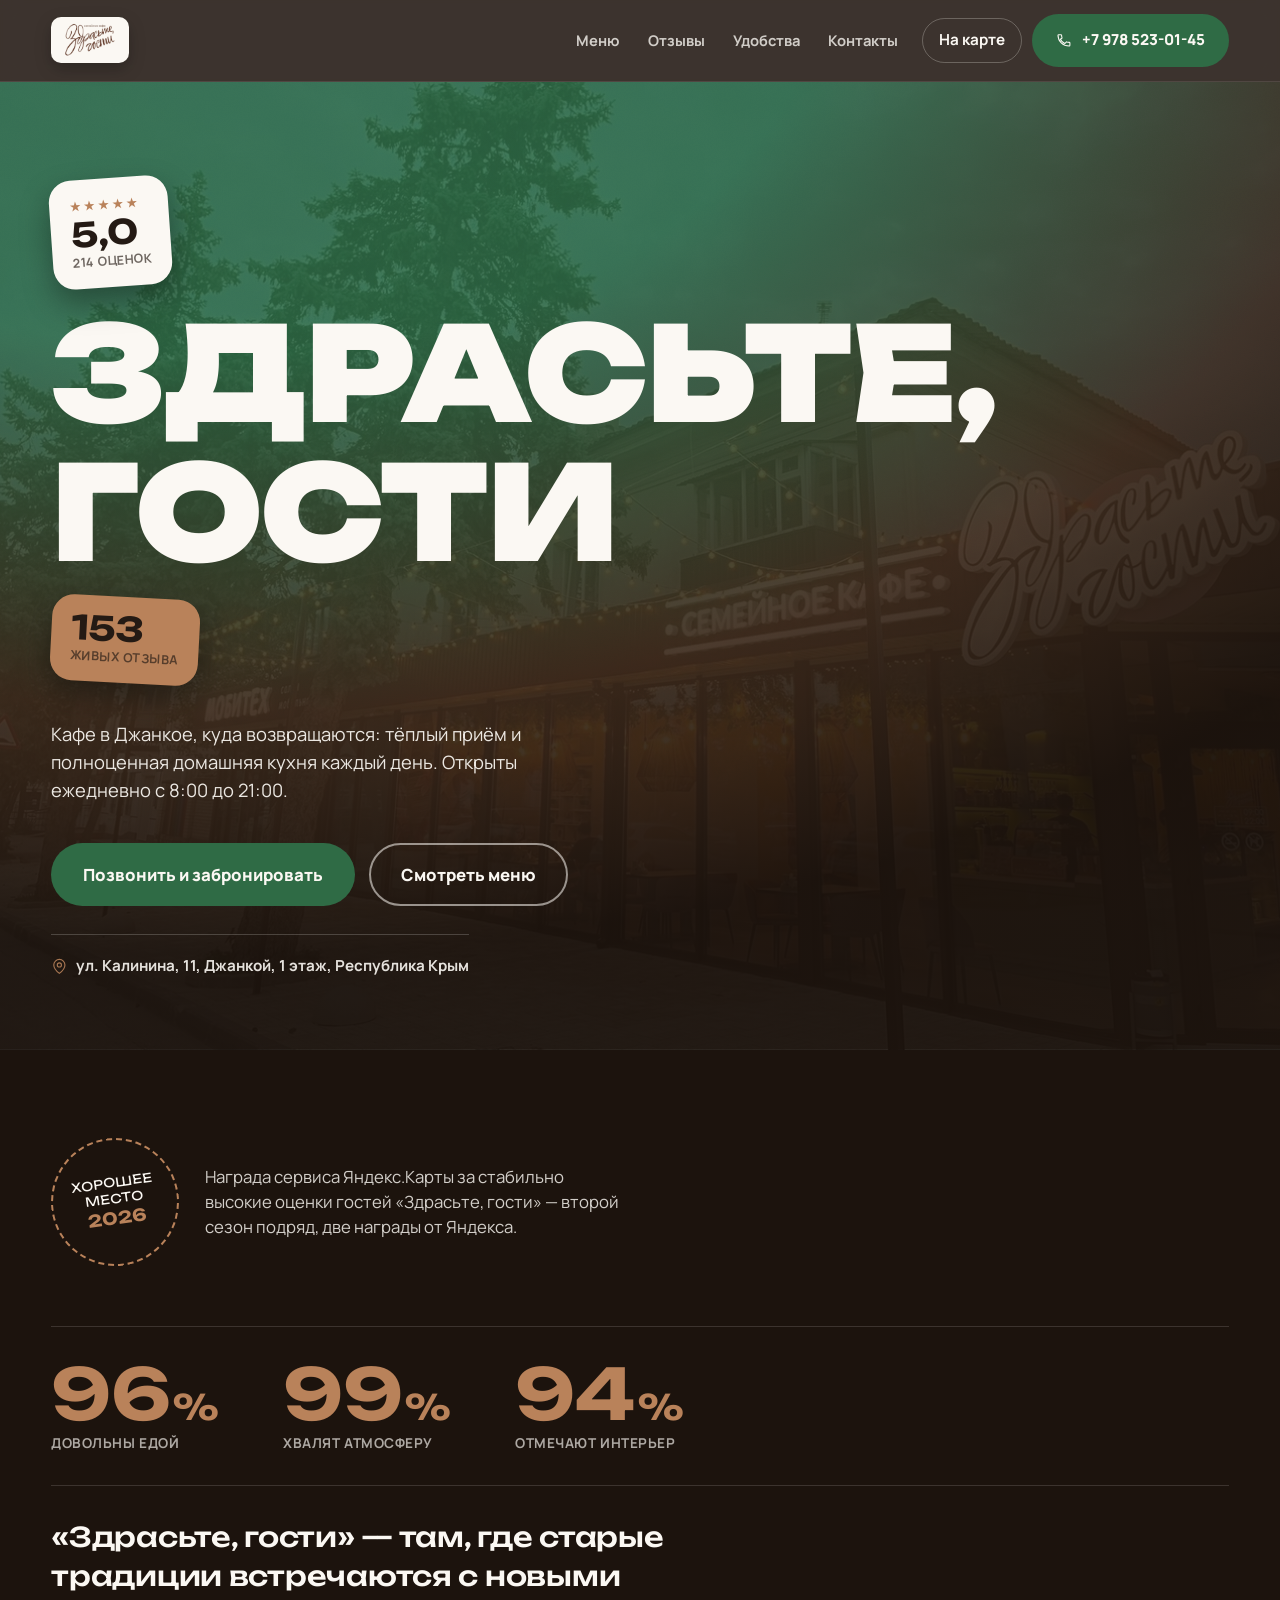
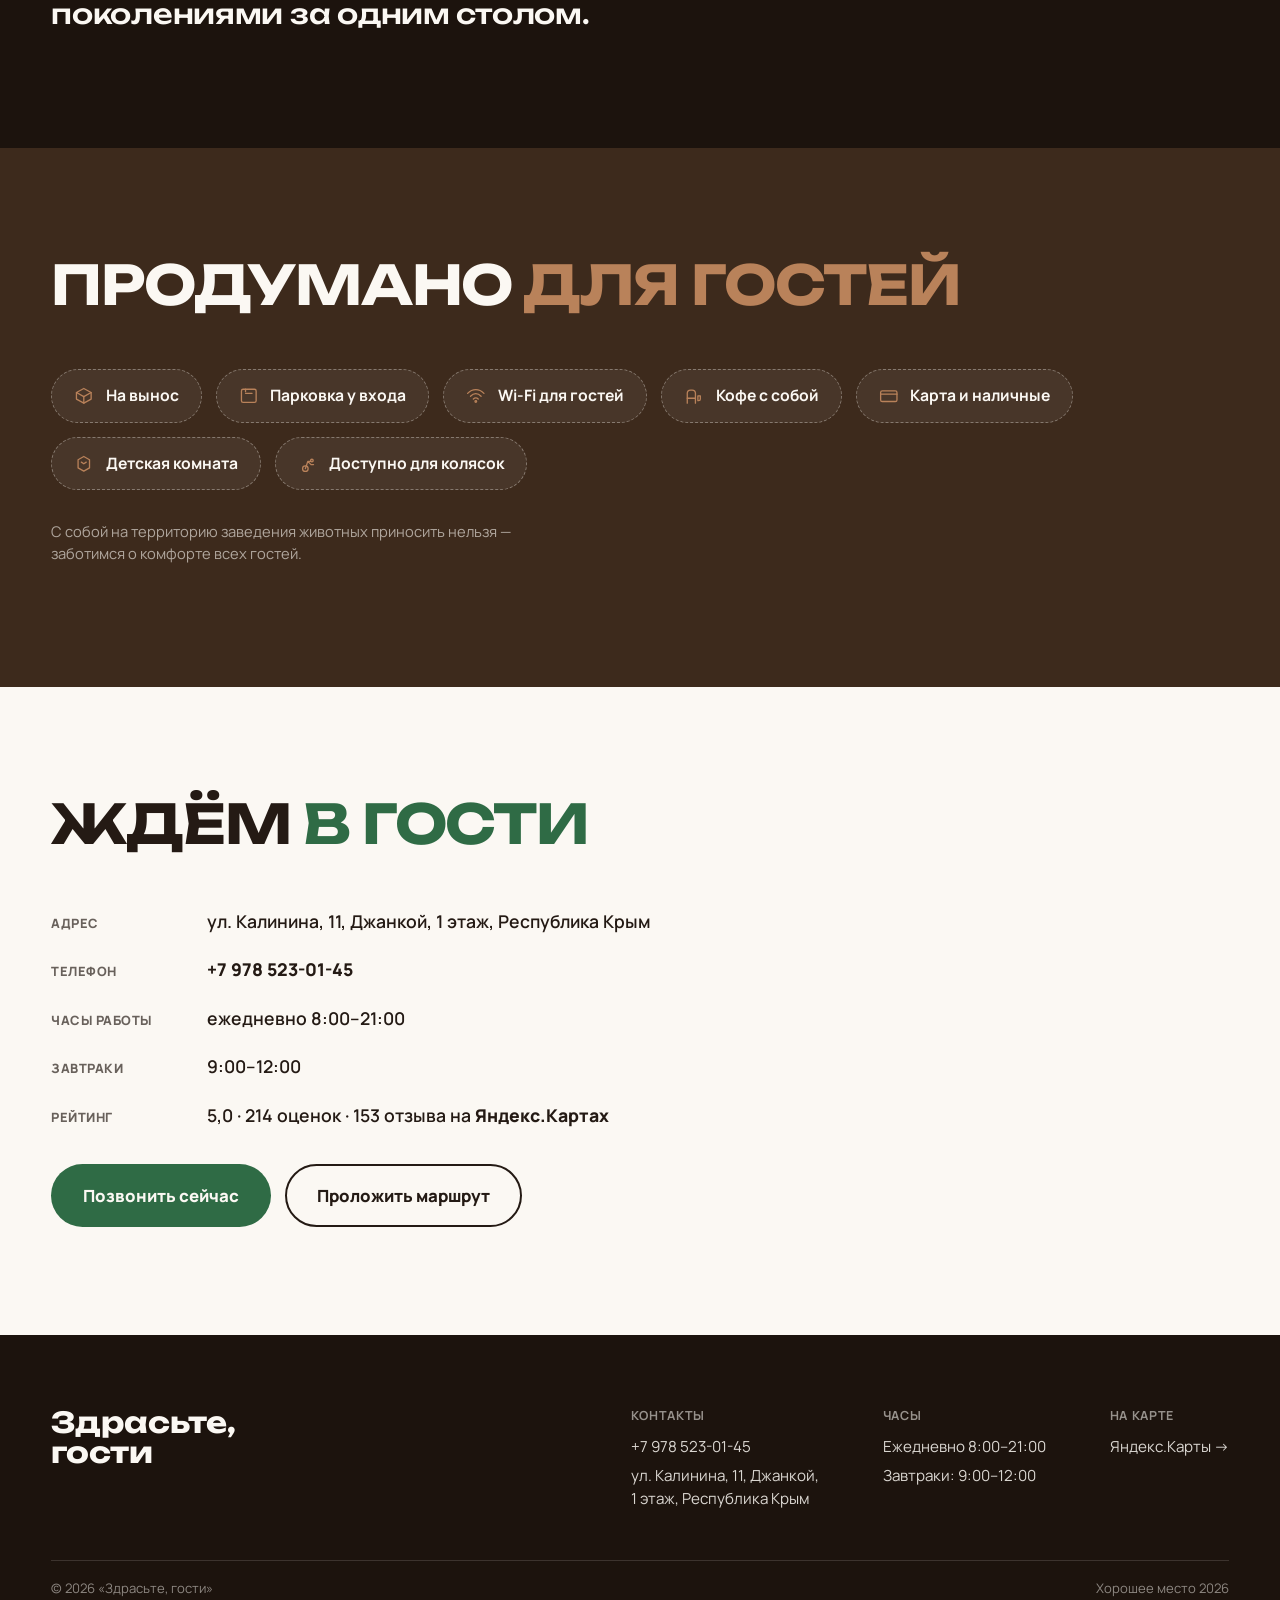
==== commit d173810f: "Обновить награду, плашку меню и шрифт - Текст про награду: второй сезон подряд, две награды от Яндек" ====
--- a/index.html
+++ b/index.html
@@ -3,7 +3,7 @@
 <head>
 <meta charset="UTF-8">
 <meta name="viewport" content="width=device-width, initial-scale=1.0">
-<meta name="description" content="«Здрасьте, гости» — кафе в Джанкое с рейтингом 5,0 и наградой «Хорошее место 2026». Завтраки, домашняя кухня, доставка и навынос.">
+<meta name="description" content="«Здрасьте, гости» — кафе в Джанкое с рейтингом 5,0 и наградой «Хорошее место 2026». Завтраки, домашняя кухня, навынос.">
 <title>Здрасьте, гости — кафе в Джанкое</title>
 <link rel="icon" type="image/png" href="assets/favicon.png">
 <link rel="preconnect" href="https://fonts.googleapis.com">
@@ -91,7 +91,7 @@
         <span class="award-ring">
           <span>Хорошее<br>место<br><strong>2026</strong></span>
         </span>
-        <p>Награда сервиса Яндекс.Карты за стабильно высокие оценки гостей «Здрасьте, гости» третий сезон подряд.</p>
+        <p>Награда сервиса Яндекс.Карты за стабильно высокие оценки гостей «Здрасьте, гости» — второй сезон подряд, две награды от Яндекса.</p>
       </div>
 
       <div class="trust-stats" data-reveal>
@@ -119,7 +119,7 @@
       <ul class="ticket-grid" data-reveal>
         <li class="ticket">
           <svg viewBox="0 0 24 24" class="icon"><path d="M3 8l9-5 9 5-9 5-9-5z"/><path d="M3 8v8l9 5 9-5V8"/><path d="M12 13v8"/></svg>
-          Доставка и навынос
+          На вынос
         </li>
         <li class="ticket">
           <svg viewBox="0 0 24 24" class="icon"><rect x="3" y="4" width="18" height="16" rx="2"/><path d="M8 4v3M8 9h8"/></svg>
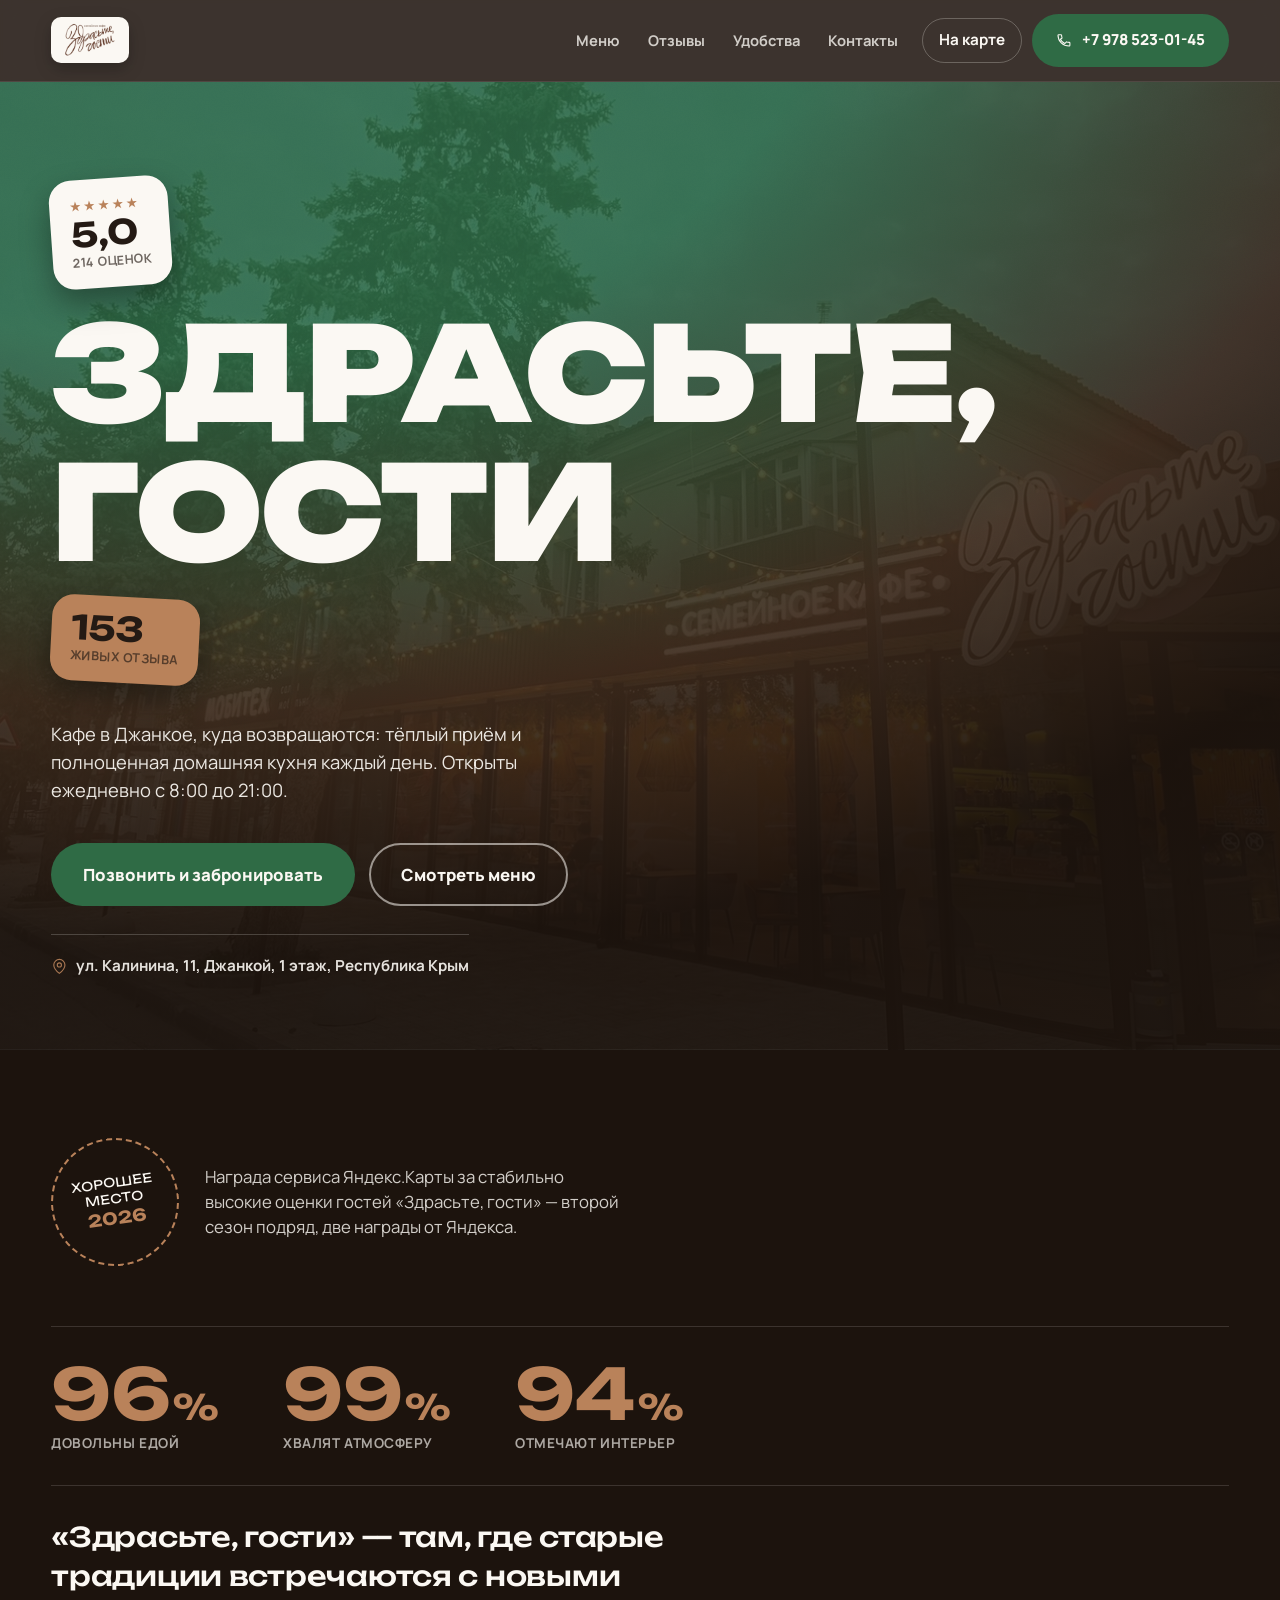
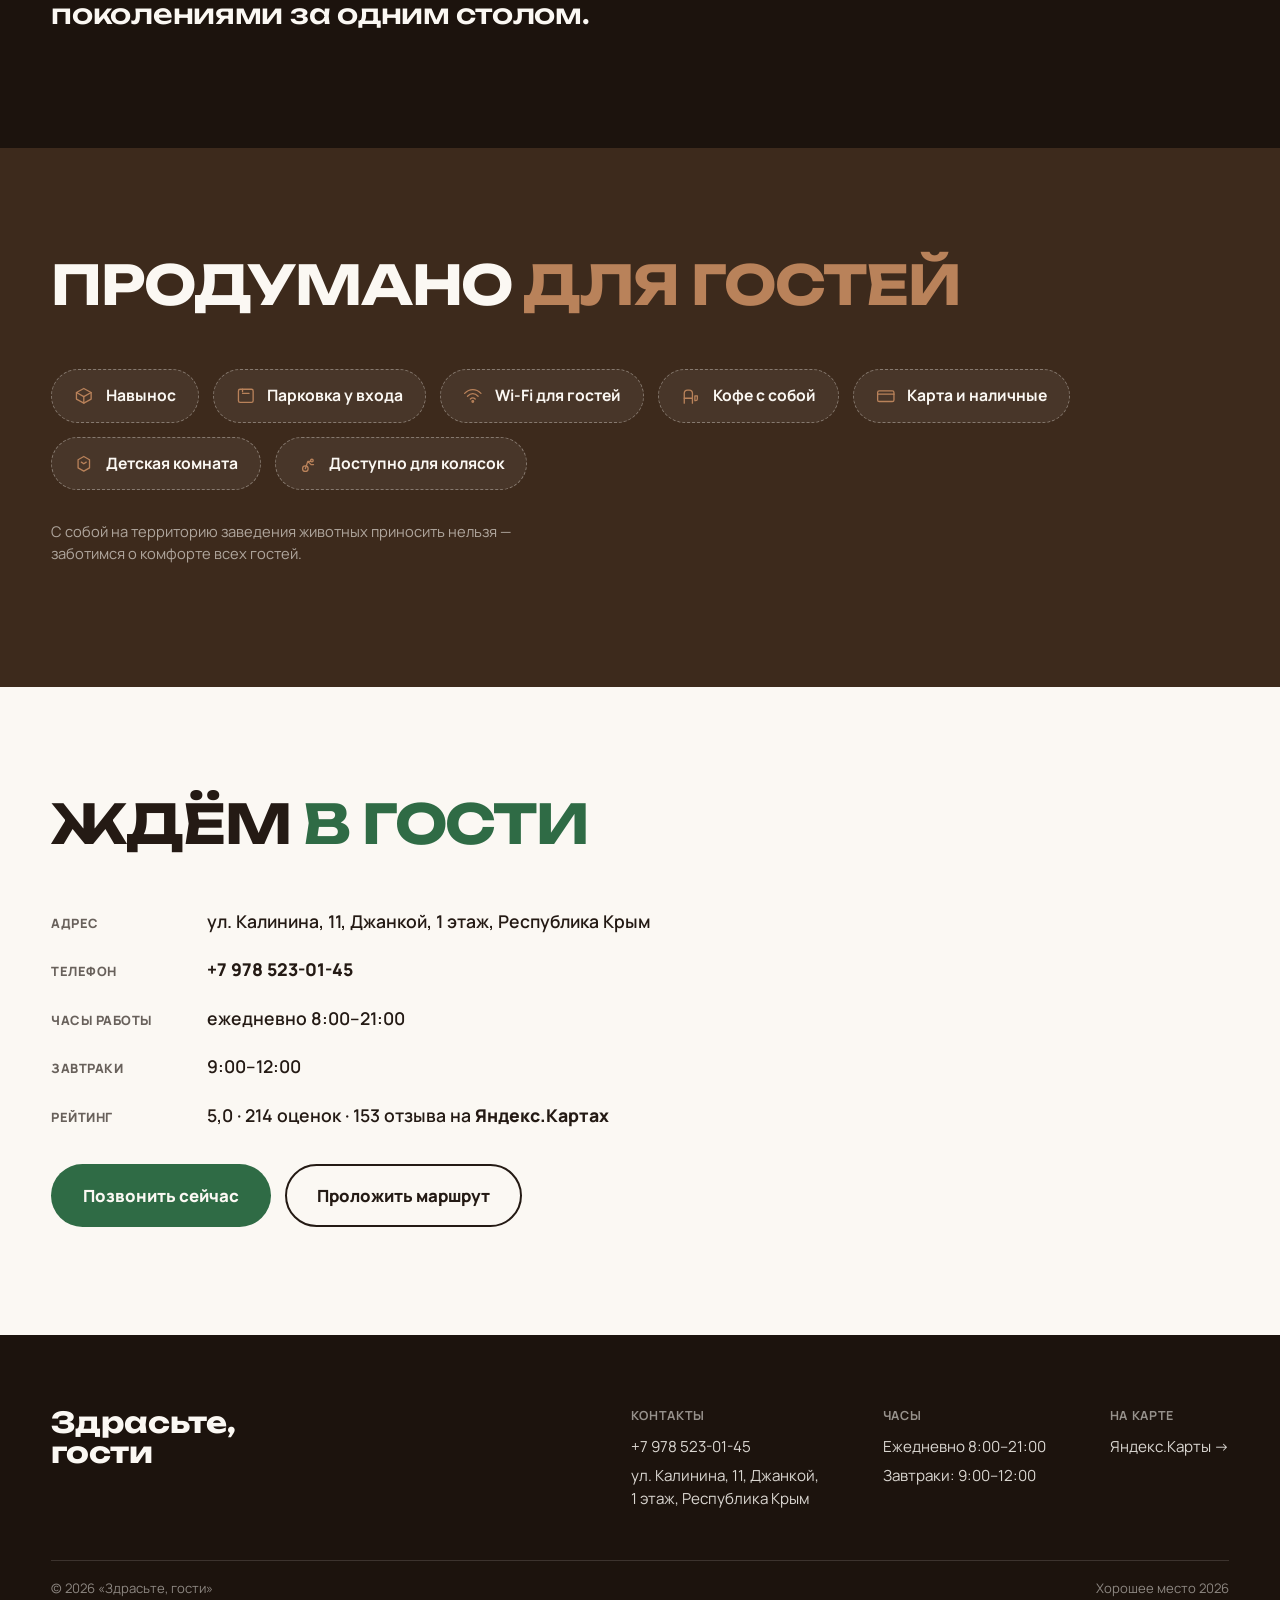
==== commit 899ea3d5: "Написать «навынос» слитно Co-Authored-By: Claude Sonnet 5 <noreply@anthropic.com>" ====
--- a/index.html
+++ b/index.html
@@ -119,7 +119,7 @@
       <ul class="ticket-grid" data-reveal>
         <li class="ticket">
           <svg viewBox="0 0 24 24" class="icon"><path d="M3 8l9-5 9 5-9 5-9-5z"/><path d="M3 8v8l9 5 9-5V8"/><path d="M12 13v8"/></svg>
-          На вынос
+          Навынос
         </li>
         <li class="ticket">
           <svg viewBox="0 0 24 24" class="icon"><rect x="3" y="4" width="18" height="16" rx="2"/><path d="M8 4v3M8 9h8"/></svg>
